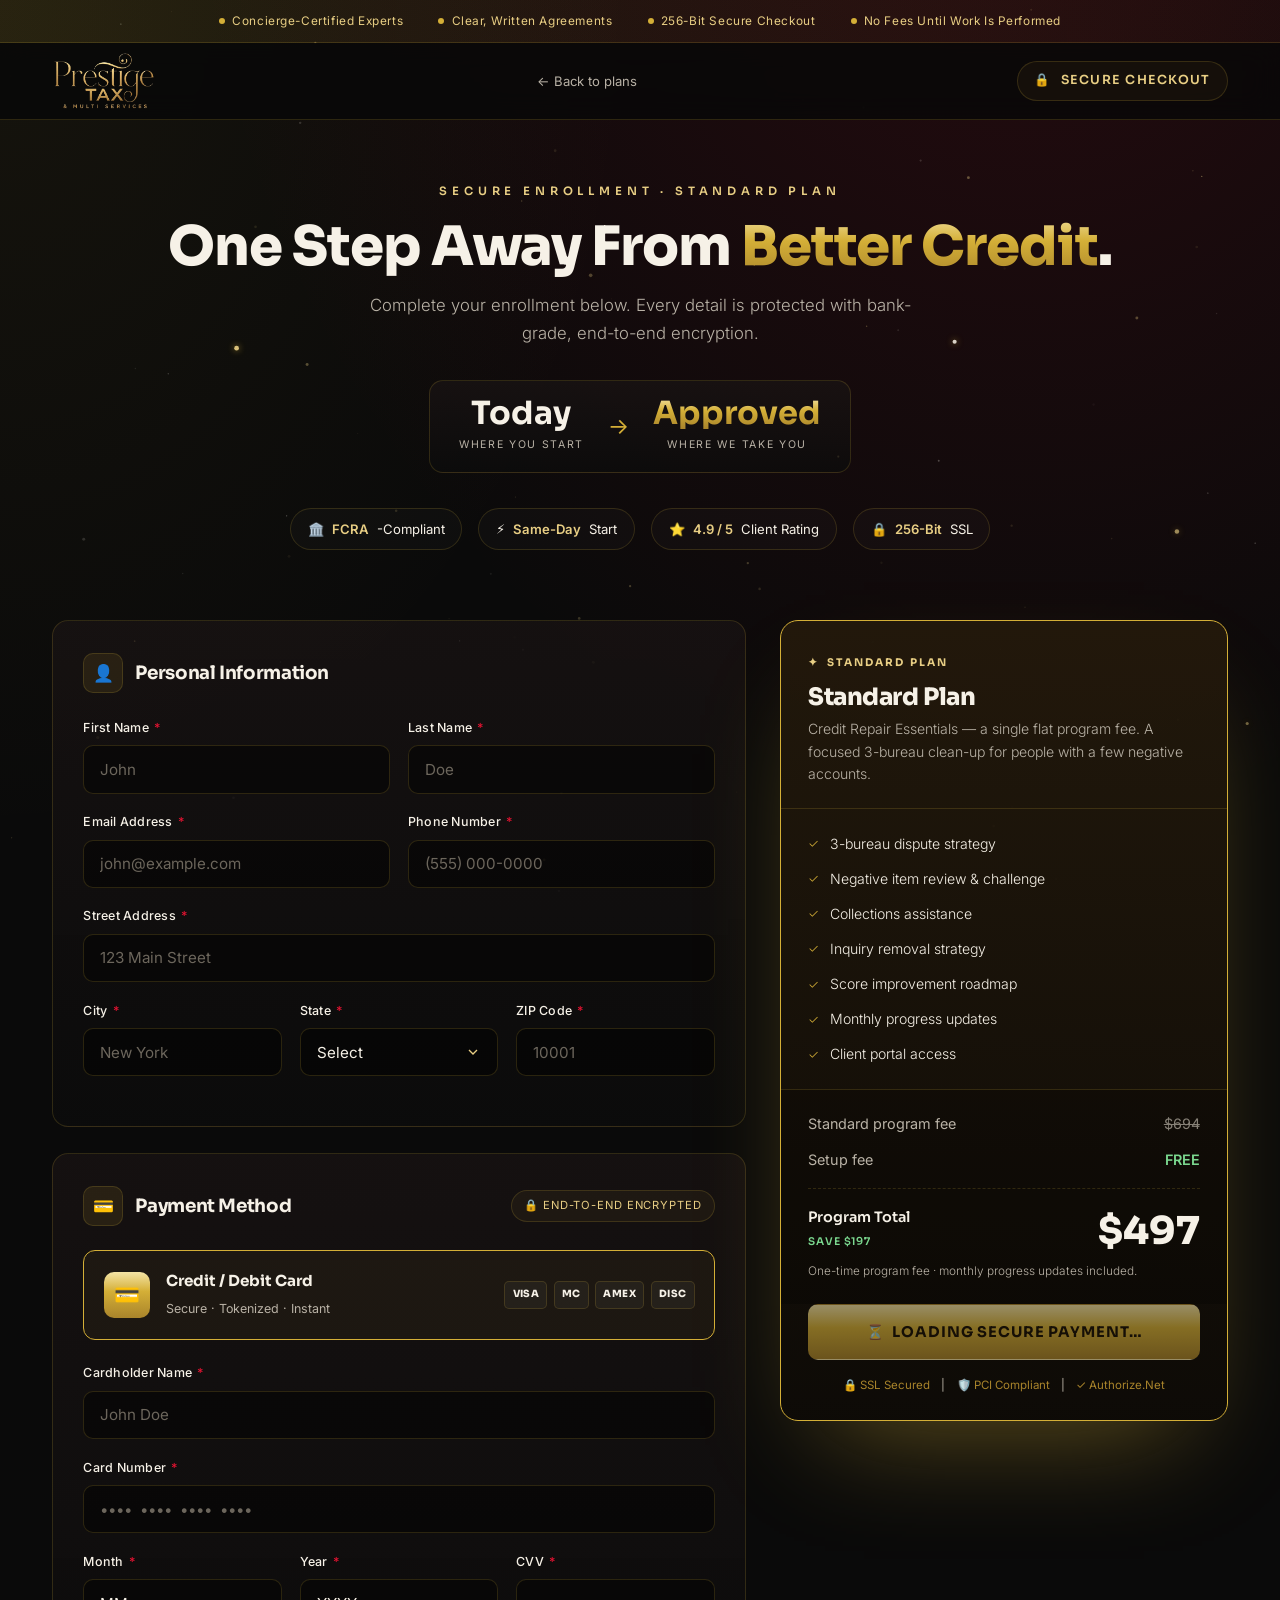
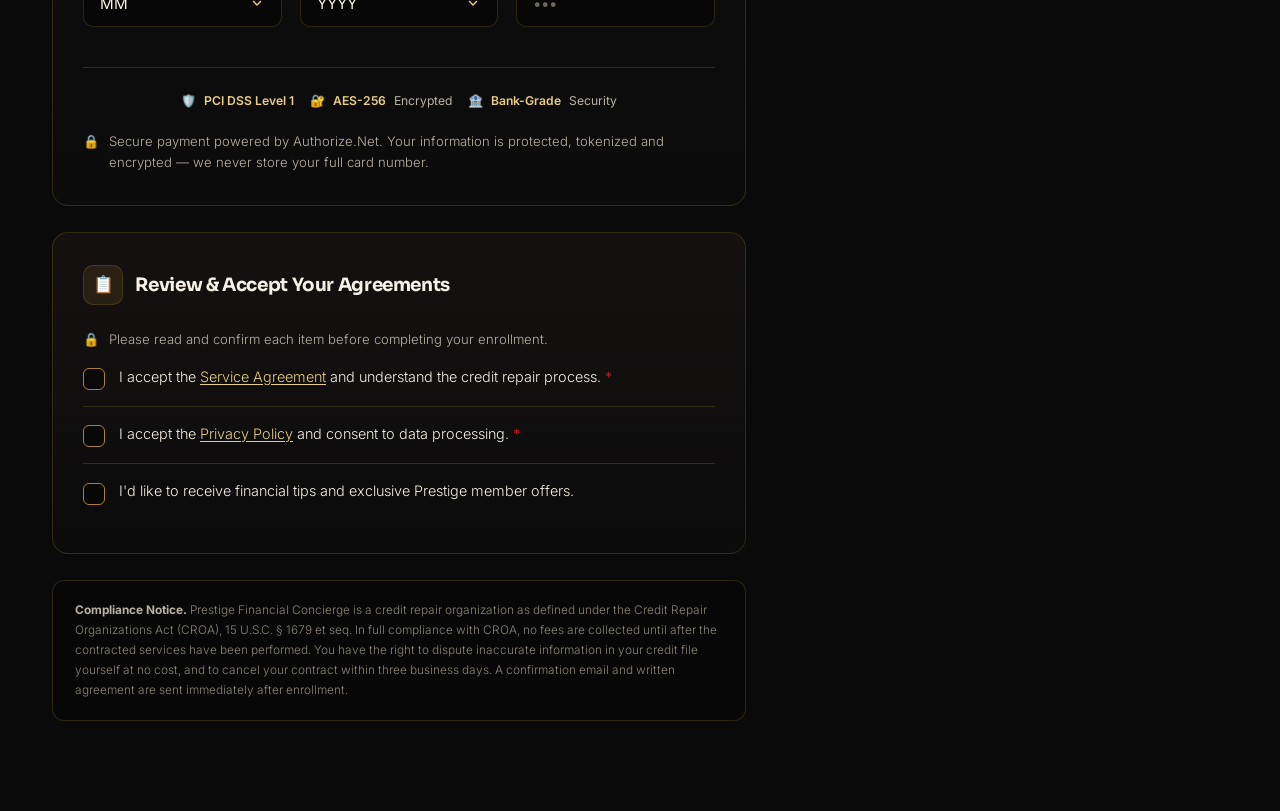
==== public/checkout.html @ 35041bbf "Initial commit: Prestige Financial Concierge (Laravel) + cPanel deploy config Co-Authored-By: Claude" ====
<!DOCTYPE html>
<html lang="en">
<head>
<meta charset="UTF-8" />
<meta name="viewport" content="width=device-width, initial-scale=1.0" />
<title>Secure Checkout — Prestige Financial Concierge</title>
<meta name="description" content="Secure, bank-grade enrollment for Prestige Financial Concierge credit repair programs. 256-bit SSL encrypted checkout." />
<meta name="robots" content="noindex" />
<link rel="preconnect" href="https://fonts.googleapis.com" />
<link rel="preconnect" href="https://fonts.gstatic.com" crossorigin />
<link href="https://fonts.googleapis.com/css2?family=Sora:wght@400;500;600;700;800&family=Inter:wght@300;400;500;600&family=Cormorant+Garamond:ital,wght@1,500;1,600&display=swap" rel="stylesheet" />
<link rel="stylesheet" href="assets/styles.css" />
<link rel="stylesheet" href="assets/checkout.css" />
<!-- Authorize.Net Accept.js — preloaded up-front (production) so window.Accept is
     ready long before the form is filled. No waiting, no race on submit. -->
<script src="https://js.authorize.net/v1/Accept.js" defer></script>
</head>
<body class="co-body">

<!-- ===== TRUST STRIP ===== -->
<div class="co-strip">
  <div class="wrap">
    <span>Concierge-Certified Experts</span>
    <span>Clear, Written Agreements</span>
    <span>256-Bit Secure Checkout</span>
    <span>No Fees Until Work Is Performed</span>
  </div>
</div>

<!-- ===== HEADER ===== -->
<header class="co-head">
  <div class="wrap">
    <a href="/" class="brand"><img src="assets/logo.jpg" alt="Prestige Financial Concierge" /></a>
    <a href="/#pricing" class="co-back">&larr; Back to plans</a>
    <span class="co-lock">&#128274; <span class="lk-txt">Secure Checkout</span></span>
  </div>
</header>

<!-- ===== HERO ===== -->
<section class="co-hero">
  <div class="wrap">
    <span class="eyebrow" id="planEyebrow">Secure Enrollment</span>
    <h1>One Step Away From <span class="gold-text">Better Credit</span>.</h1>
    <p class="sub">Complete your enrollment below. Every detail is protected with bank-grade, end-to-end encryption.</p>

    <div class="co-journey">
      <div class="pt"><b>Today</b><span>Where you start</span></div>
      <div class="arrow">&rarr;</div>
      <div class="pt to"><b>Approved</b><span>Where we take you</span></div>
    </div>

    <div class="co-badges">
      <span class="bdg">&#127963;&#65039; <b>FCRA</b>-Compliant</span>
      <span class="bdg">&#9889; <b>Same-Day</b> Start</span>
      <span class="bdg">&#11088; <b>4.9 / 5</b> Client Rating</span>
      <span class="bdg">&#128274; <b>256-Bit</b> SSL</span>
    </div>
  </div>
</section>

<!-- ===== MAIN ===== -->
<section class="co-main">
  <div class="wrap">
    <form class="co-grid" id="coForm" novalidate>

      <!-- LEFT: form -->
      <div class="co-left">

        <!-- Personal info -->
        <div class="co-card">
          <div class="co-card-h">
            <span class="ic">&#128100;</span>
            <h3>Personal Information</h3>
          </div>
          <div class="co-row">
            <div class="co-field"><label>First Name <span class="req">*</span></label><input type="text" name="first" placeholder="John" required /></div>
            <div class="co-field"><label>Last Name <span class="req">*</span></label><input type="text" name="last" placeholder="Doe" required /></div>
          </div>
          <div class="co-row">
            <div class="co-field"><label>Email Address <span class="req">*</span></label><input type="email" name="email" placeholder="john@example.com" required /></div>
            <div class="co-field"><label>Phone Number <span class="req">*</span></label><input type="tel" name="phone" placeholder="(555) 000-0000" required /></div>
          </div>
          <div class="co-field"><label>Street Address <span class="req">*</span></label><input type="text" name="address" placeholder="123 Main Street" required /></div>
          <div class="co-row-3">
            <div class="co-field"><label>City <span class="req">*</span></label><input type="text" name="city" placeholder="New York" required /></div>
            <div class="co-field"><label>State <span class="req">*</span></label>
              <select name="state" required>
                <option value="">Select</option>
                <option>AL</option><option>AK</option><option>AZ</option><option>AR</option><option>CA</option><option>CO</option><option>CT</option><option>DE</option><option>FL</option><option>GA</option><option>HI</option><option>ID</option><option>IL</option><option>IN</option><option>IA</option><option>KS</option><option>KY</option><option>LA</option><option>ME</option><option>MD</option><option>MA</option><option>MI</option><option>MN</option><option>MS</option><option>MO</option><option>MT</option><option>NE</option><option>NV</option><option>NH</option><option>NJ</option><option>NM</option><option>NY</option><option>NC</option><option>ND</option><option>OH</option><option>OK</option><option>OR</option><option>PA</option><option>RI</option><option>SC</option><option>SD</option><option>TN</option><option>TX</option><option>UT</option><option>VT</option><option>VA</option><option>WA</option><option>WV</option><option>WI</option><option>WY</option>
              </select>
            </div>
            <div class="co-field"><label>ZIP Code <span class="req">*</span></label><input type="text" name="zip" placeholder="10001" inputmode="numeric" required /></div>
          </div>
        </div>

        <!-- Payment -->
        <div class="co-card">
          <div class="co-card-h">
            <span class="ic">&#128179;</span>
            <h3>Payment Method</h3>
            <span class="tag">&#128274; End-to-End Encrypted</span>
          </div>

          <div class="pay-method">
            <span class="pm-ic">&#128179;</span>
            <div>
              <b>Credit / Debit Card</b>
              <span>Secure &middot; Tokenized &middot; Instant</span>
            </div>
            <div class="cards"><i>VISA</i><i>MC</i><i>AMEX</i><i>DISC</i></div>
          </div>

          <div class="co-field"><label>Cardholder Name <span class="req">*</span></label><input type="text" name="cardname" placeholder="John Doe" required /></div>
          <div class="co-field"><label>Card Number <span class="req">*</span></label><input type="text" name="cardnumber" id="cardNumber" placeholder="&bull;&bull;&bull;&bull;  &bull;&bull;&bull;&bull;  &bull;&bull;&bull;&bull;  &bull;&bull;&bull;&bull;" inputmode="numeric" autocomplete="cc-number" required /></div>
          <div class="co-row-3">
            <div class="co-field"><label>Month <span class="req">*</span></label>
              <select name="exp_month" required><option value="">MM</option><option>01</option><option>02</option><option>03</option><option>04</option><option>05</option><option>06</option><option>07</option><option>08</option><option>09</option><option>10</option><option>11</option><option>12</option></select>
            </div>
            <div class="co-field"><label>Year <span class="req">*</span></label>
              <select name="exp_year" id="expYear" required><option value="">YYYY</option></select>
            </div>
            <div class="co-field"><label>CVV <span class="req">*</span></label><input type="text" name="cvv" placeholder="&bull;&bull;&bull;" inputmode="numeric" maxlength="4" required /></div>
          </div>

          <div class="co-secrow">
            <span class="sb">&#128737;&#65039; <b>PCI DSS Level 1</b></span>
            <span class="sb">&#128272; <b>AES-256</b> Encrypted</span>
            <span class="sb">&#127974; <b>Bank-Grade</b> Security</span>
          </div>
          <p class="co-secnote">Secure payment powered by Authorize.Net. Your information is protected, tokenized and encrypted &mdash; we never store your full card number.</p>
        </div>

        <!-- Agreements -->
        <div class="co-card">
          <div class="co-card-h">
            <span class="ic">&#128203;</span>
            <h3>Review &amp; Accept Your Agreements</h3>
          </div>
          <p class="co-secnote" style="margin-top:0">Please read and confirm each item before completing your enrollment.</p>

          <label class="co-agree">
            <input type="checkbox" name="agree_terms" required />
            <span class="box"></span>
            <span class="txt">I accept the <a href="/service-agreement" target="_blank">Service Agreement</a> and understand the credit repair process. <span class="req">*</span></span>
          </label>
          <label class="co-agree">
            <input type="checkbox" name="agree_privacy" required />
            <span class="box"></span>
            <span class="txt">I accept the <a href="/privacy" target="_blank">Privacy Policy</a> and consent to data processing. <span class="req">*</span></span>
          </label>
          <label class="co-agree">
            <input type="checkbox" name="agree_marketing" />
            <span class="box"></span>
            <span class="txt">I'd like to receive financial tips and exclusive Prestige member offers.</span>
          </label>
        </div>

        <p class="co-legal" id="legalText"></p>
      </div>

      <!-- RIGHT: summary -->
      <aside class="co-summary">
        <div class="sum-card">
          <div class="sum-top">
            <span class="sum-plan-tag" id="sumTag">Plan</span>
            <h2 id="sumName">Plan</h2>
            <p id="sumDesc">Plan description.</p>
          </div>
          <ul class="sum-feat" id="sumFeat"></ul>
          <div class="sum-price">
            <div class="sum-line"><span id="sumPlanLabel">Program fee</span><span class="strike" id="sumWas">$0</span></div>
            <div class="sum-line"><span>Setup fee</span><span class="free">FREE</span></div>
            <div class="sum-total">
              <span class="lbl">Program Total<span class="save" id="sumSave">Save $0</span></span>
              <span class="amt" id="sumPrice">$0</span>
            </div>
            <p class="sum-fineprint" id="sumFine">One-time program fee.</p>
          </div>
          <div class="sum-cta">
            <div class="pay-error" id="payError" role="alert"></div>
            <button type="submit" class="btn btn-gold" id="payBtn">&#128274;&nbsp; Complete Secure Checkout</button>
            <div class="sum-trust">
              <i>&#128274; SSL Secured</i> | <i>&#128737;&#65039; PCI Compliant</i> | <i>&#10003; Authorize.Net</i>
            </div>
          </div>
        </div>
      </aside>

    </form>
  </div>
</section>

<!-- ===== SUCCESS ===== -->
<div class="co-success" id="coSuccess">
  <div class="box">
    <div class="seal">&#10003;</div>
    <h2>Welcome to <span class="gold-text">Prestige</span></h2>
    <p id="successMsg">Your enrollment is confirmed. A welcome email with your agreement and portal access is on its way.</p>
    <a href="/" class="btn btn-gold">Return Home</a>
  </div>
</div>

<script>
/* ---------- Plan data (mirrors the site's pricing section) ---------- */
var PLANS = {
  standard: {
    tag: 'Standard Plan',
    name: 'Standard Plan',
    desc: 'Credit Repair Essentials — a single flat program fee. A focused 3-bureau clean-up for people with a few negative accounts.',
    inherit: null,
    features: [
      '3-bureau dispute strategy',
      'Negative item review & challenge',
      'Collections assistance',
      'Inquiry removal strategy',
      'Score improvement roadmap',
      'Monthly progress updates',
      'Client portal access'
    ],
    price: 497,
    was: 694,
    label: 'Standard program fee',
    fine: 'One-time program fee · monthly progress updates included.'
  },
  fasttrack: {
    tag: 'Fast Track Plan',
    name: 'Fast Track Plan',
    desc: 'For clients who want faster results and funding preparation. Everything in Standard, accelerated.',
    inherit: 'Everything in Standard, plus:',
    features: [
      'Priority dispute processing',
      'Accelerated dispute cycles',
      'Late payment challenges',
      'Charge-off strategy',
      'Debt validation letters',
      'Credit utilization optimization',
      'Funding readiness review'
    ],
    price: 797,
    was: 994,
    label: 'Fast Track program fee',
    fine: 'One-time program fee · priority processing included.'
  },
  vip: {
    tag: 'VIP Credit Rebuild',
    name: 'VIP Credit Rebuild',
    desc: 'For serious clients preparing for a home, vehicle, or business funding. Fully done-for-you, white-glove case management.',
    inherit: 'Everything in Fast Track, plus:',
    features: [
      'Dedicated account specialist',
      'Done-for-you case management',
      'Unlimited support during program',
      'Funding strategy consultation',
      'Tradeline & utilization review',
      'Mortgage & business funding prep',
      'Priority communication'
    ],
    price: 997,
    was: 1194,
    label: 'VIP program fee',
    fine: 'One-time program fee · dedicated specialist included.'
  }
};

function getParam(n){ return new URLSearchParams(window.location.search).get(n); }
function money(n){ return '$' + n.toLocaleString('en-US'); }

var key = (getParam('plan') || 'standard').toLowerCase();
if(!PLANS[key]) key = 'standard';
var P = PLANS[key];

document.getElementById('sumTag').textContent = P.tag;
document.getElementById('sumName').textContent = P.name;
document.getElementById('sumDesc').textContent = P.desc;
document.getElementById('planEyebrow').textContent = 'Secure Enrollment · ' + P.tag;
document.getElementById('sumWas').textContent = money(P.was);
document.getElementById('sumPrice').textContent = money(P.price);
document.getElementById('sumSave').textContent = 'Save ' + money(P.was - P.price);
document.getElementById('sumPlanLabel').textContent = P.label;
document.getElementById('sumFine').textContent = P.fine;
document.title = 'Secure Checkout · ' + P.name + ' — Prestige Financial Concierge';

var featHtml = '';
if(P.inherit){ featHtml += '<li class="inherit">' + P.inherit + '</li>'; }
P.features.forEach(function(f){
  featHtml += '<li><span class="ck">&#10003;</span>' + f + '</li>';
});
document.getElementById('sumFeat').innerHTML = featHtml;

document.getElementById('legalText').innerHTML =
  '<b>Compliance Notice.</b> Prestige Financial Concierge is a credit repair organization as defined under the Credit Repair Organizations Act (CROA), 15 U.S.C. § 1679 et seq. In full compliance with CROA, no fees are collected until after the contracted services have been performed. You have the right to dispute inaccurate information in your credit file yourself at no cost, and to cancel your contract within three business days. A confirmation email and written agreement are sent immediately after enrollment.';

/* expiry years */
var yearSel = document.getElementById('expYear');
var baseYear = 2026;
for(var y = baseYear; y <= baseYear + 11; y++){
  var o = document.createElement('option'); o.textContent = y; yearSel.appendChild(o);
}

/* card number grouping */
var card = document.getElementById('cardNumber');
card.addEventListener('input', function(){
  var v = card.value.replace(/\D/g,'').slice(0,16);
  card.value = v.replace(/(.{4})/g,'$1 ').trim();
});

/* ---------- Authorize.Net Accept.js (card data is tokenized in-browser) ----------
   Accept.js is loaded up-front in <head>, so window.Accept is ready early. We
   only fetch the public keys here (needed to tokenize), and we keep the pay
   button DISABLED until both the keys and window.Accept exist — so a click can
   never happen before payment is ready. No "still initializing" for the user. */
var ANET = { apiLoginID:null, clientKey:null };

var payBtn   = document.getElementById('payBtn');
var payError = document.getElementById('payError');
function showPayError(msg){ payError.textContent = msg; payError.classList.add('show'); }
function clearPayError(){ payError.textContent = ''; payError.classList.remove('show'); }
function paymentReady(){ return !!(window.Accept && ANET.apiLoginID && ANET.clientKey); }
function refreshPayBtn(){
  if(paymentReady()){
    payBtn.disabled = false;
    payBtn.innerHTML = '&#128274;&nbsp; Complete Secure Checkout';
  } else {
    payBtn.disabled = true;
    payBtn.innerHTML = '&#9203;&nbsp; Loading secure payment&hellip;';
  }
}
function setProcessing(on){
  if(on){ payBtn.disabled = true; payBtn.innerHTML = '&#9203;&nbsp; Processing&hellip;'; }
  else { refreshPayBtn(); }
}
refreshPayBtn();

/* Fetch the public keys needed for tokenization, then re-evaluate readiness. */
fetch('/api/checkout/config').then(function(r){return r.json();}).then(function(c){
  ANET.apiLoginID = c.apiLoginID; ANET.clientKey = c.clientKey;
  refreshPayBtn();
}).catch(function(){});

/* Deferred Accept.js may finish after this script runs — poll briefly until
   window.Accept exists, then enable the button. */
var acceptWait = setInterval(function(){
  if(window.Accept){ clearInterval(acceptWait); refreshPayBtn(); }
}, 200);

document.getElementById('coForm').addEventListener('submit', function(e){
  e.preventDefault();
  clearPayError();
  if(!this.checkValidity()){ this.reportValidity(); return; }
  var f = this;
  function val(n){ var el = f.querySelector('[name="'+n+'"]'); return el ? el.value : ''; }
  function chk(n){ var el = f.querySelector('[name="'+n+'"]'); return el ? el.checked : false; }

  if(!paymentReady()){
    showPayError('Secure payment is still loading — one moment...');
    refreshPayBtn();
    return;
  }

  setProcessing(true);

  // 1) Tokenize the card with Accept.js — the raw card number/CVV never leave the browser.
  var secureData = {
    authData: { clientKey: ANET.clientKey, apiLoginID: ANET.apiLoginID },
    cardData: {
      cardNumber: val('cardnumber').replace(/\D/g,''),
      month:      val('exp_month'),
      year:       (val('exp_year') || '').slice(-2),
      cardCode:   val('cvv'),
      zip:        val('zip'),
      fullName:   val('cardname')
    }
  };

  Accept.dispatchData(secureData, function(resp){
    if(resp.messages.resultCode === 'Error'){
      var m = (resp.messages.message && resp.messages.message[0]) ? resp.messages.message[0].text : 'Please check your card details and try again.';
      setProcessing(false);
      showPayError(m);
      return;
    }

    // 2) Send only the opaque token + billing details to our server to complete the charge.
    fetch('/api/checkout/pay', {
      method: 'POST',
      headers: { 'Content-Type': 'application/json', 'Accept': 'application/json' },
      body: JSON.stringify({
        opaqueDataDescriptor: resp.opaqueData.dataDescriptor,
        opaqueDataValue:      resp.opaqueData.dataValue,
        plan:    key,
        first:   val('first'),   last:  val('last'),  email: val('email'), phone: val('phone'),
        address: val('address'), city:  val('city'),  state: val('state'), zip:   val('zip'),
        agree_terms: chk('agree_terms'), agree_privacy: chk('agree_privacy'), agree_marketing: chk('agree_marketing')
      })
    })
    .then(function(r){ return r.json().then(function(j){ return j; }).catch(function(){ return {ok:false}; }); })
    .then(function(res){
      if(res && res.ok){
        document.getElementById('successMsg').innerHTML =
          'Your enrollment in the <b>' + P.name + '</b> is confirmed and your payment was <b>approved</b>. A welcome email with your written agreement and secure portal access is on its way.';
        document.getElementById('coSuccess').classList.add('show');
        window.scrollTo({top:0, behavior:'smooth'});
      } else {
        setProcessing(false);
        showPayError((res && res.error) ? res.error : 'Your payment could not be processed. Please try again.');
      }
    })
    .catch(function(){ setProcessing(false); showPayError('A network error occurred. Please try again.'); });
  });
});
</script>
<script src="assets/galaxy.js"></script>
<script src="assets/cursor.js"></script>

</body>
</html>
---- public/assets/styles.css ----
:root{
    --black:#0A0A0A;
    --ink:#111111;
    --panel:#141414;
    --panel-2:#1A1414;
    --red:#C8102E;
    --red-deep:#8E0B20;
    --red-glow:#E11331;
    --gold:#D4AF37;
    --gold-soft:#E8CE84;
    --gold-deep:#A9842B;
    --cream:#F6F1E7;
    --muted:#B9B2A6;
    --line:rgba(212,175,55,.18);
    --maxw:1370px;
    --gold-grad:linear-gradient(180deg,#F4E4A6 0%,#D4AF37 42%,#A9842B 100%);
  }
  *{box-sizing:border-box;margin:0;padding:0}
  html{scroll-behavior:smooth;overflow-x:clip}
  body{
    background:var(--black);
    color:var(--cream);
    font-family:'Inter',system-ui,sans-serif;
    line-height:1.7;
    overflow-x:hidden;
    width:100%;max-width:100%;
    -webkit-font-smoothing:antialiased;
  }
  h1,h2,h3,h4,.display{font-family:'Sora',sans-serif;font-weight:800;letter-spacing:-.02em;line-height:1.05}
  a{color:inherit;text-decoration:none}
  img{display:block;max-width:100%}
  .wrap{max-width:var(--maxw);margin:0 auto;padding:0 48px}
  .gold-text{
    background:var(--gold-grad);
    -webkit-background-clip:text;background-clip:text;
    -webkit-text-fill-color:transparent;color:transparent;
  }
  .eyebrow{
    font-family:'Sora',sans-serif;font-weight:600;
    letter-spacing:.42em;text-transform:uppercase;
    font-size:.72rem;color:var(--gold-soft);
  }
  .btn{
    display:inline-flex;align-items:center;gap:.6rem;
    font-family:'Sora',sans-serif;font-weight:700;font-size:.86rem;
    letter-spacing:.06em;text-transform:uppercase;
    padding:1.05rem 2.1rem;border-radius:2px;cursor:pointer;
    transition:.35s cubic-bezier(.2,.7,.2,1);border:1px solid transparent;
  }
  .btn-gold{background:var(--gold-grad);color:#1a1206;box-shadow:0 10px 40px -12px rgba(212,175,55,.6)}
  .btn-gold:hover{transform:translateY(-3px);box-shadow:0 18px 50px -12px rgba(212,175,55,.8)}
  .btn-ghost{border:1px solid var(--gold);color:var(--gold-soft);background:transparent}
  .btn-ghost:hover{background:var(--gold);color:#1a1206}

  /* ===== NAV ===== */
  header.nav{
    position:fixed;top:0;left:0;right:0;z-index:100;
    transition:.4s ease;border-bottom:1px solid transparent;
    padding-top:16px;
  }
  header.nav.scrolled{
    background:rgba(8,8,8,.82);backdrop-filter:blur(14px);
    border-bottom:1px solid var(--line);
  }
  .nav-inner{display:flex;align-items:center;justify-content:space-between;height:84px}
  .brand{display:flex;align-items:center;gap:.8rem}
  .brand img{height:68px;width:auto;display:block;mix-blend-mode:lighten}
  .brand .mark{
    width:42px;height:42px;border-radius:50%;
    display:grid;place-items:center;flex:none;
    background:radial-gradient(circle at 30% 25%,#1f1a10,#0c0a06);
    border:1px solid var(--gold);
    font-family:'Sora',sans-serif;font-weight:800;color:var(--gold-soft);font-size:1.15rem;
  }
  .brand b{font-family:'Sora',sans-serif;font-weight:700;font-size:1.02rem;letter-spacing:.02em;display:block;line-height:1.05}
  .brand small{font-size:.6rem;letter-spacing:.34em;text-transform:uppercase;color:var(--gold-soft)}
  nav ul{display:flex;gap:2.5rem;list-style:none}
  nav a{font-size:1rem;font-weight:500;color:var(--cream);letter-spacing:.03em;position:relative;opacity:.85;transition:.3s}
  nav a::after{content:'';position:absolute;left:0;bottom:-7px;width:0;height:1px;background:var(--gold);transition:.3s}
  nav a:hover{opacity:1;color:var(--gold-soft)}
  nav a:hover::after{width:100%}
  .nav-cta{display:flex;align-items:center;gap:1rem}
  .menu-btn{display:none;background:none;border:1px solid var(--line);color:var(--gold-soft);padding:.55rem .7rem;border-radius:3px;cursor:pointer;font-size:1rem}

  /* ===== HERO ===== */
  .hero{position:relative;min-height:100vh;display:flex;align-items:center;padding:104px 0 40px;overflow:hidden}
  .hero-bg{position:absolute;inset:0;z-index:0}
  .hero-bg::before{
    content:'';position:absolute;inset:0;
    background:
      radial-gradient(120% 90% at 78% 30%, rgba(200,16,46,.34), transparent 55%),
      radial-gradient(80% 70% at 12% 90%, rgba(212,175,55,.10), transparent 60%),
      linear-gradient(180deg,#0a0a0a 0%, #120607 55%, #0a0a0a 100%);
  }
  .hero-grid{position:absolute;inset:0;opacity:.4;
    background-image:linear-gradient(var(--line) 1px,transparent 1px),linear-gradient(90deg,var(--line) 1px,transparent 1px);
    background-size:64px 64px;-webkit-mask-image:radial-gradient(70% 70% at 60% 40%,#000,transparent);mask-image:radial-gradient(70% 70% at 60% 40%,#000,transparent)}
  .hero-inner{position:relative;z-index:2;display:grid;grid-template-columns:1.05fr .95fr;gap:48px;align-items:center;width:100%}
  .hero-copy{max-width:620px}
  .hero h1{font-size:clamp(2.3rem,4.6vw,4rem);margin:1rem 0 1rem}
  .hero h1 .line2{display:block}
  .hero p.lede{font-size:1.05rem;color:var(--muted);max-width:520px;font-weight:300}
  .hero .tagline{
    font-family:'Cormorant Garamond',serif;font-style:italic;font-weight:600;
    font-size:1.25rem;color:var(--gold-soft);margin:1.1rem 0 1.6rem;
  }
  .hero-actions{display:flex;gap:1rem;flex-wrap:wrap}
  .trust{display:flex;gap:2.2rem;margin-top:2rem;flex-wrap:wrap}
  .trust .t b{font-family:'Sora',sans-serif;font-size:1.7rem;display:block;color:var(--gold-soft)}
  .trust .t span{font-size:.74rem;letter-spacing:.14em;text-transform:uppercase;color:var(--muted)}

  /* hero photo */
  .hero-photo{position:relative;justify-self:end}
  .hero-photo .frame{
    position:relative;width:min(520px,46vw);aspect-ratio:3/4;max-height:86vh;border-radius:6px;overflow:hidden;
    border:1px solid var(--gold);
    box-shadow:0 40px 90px -30px rgba(200,16,46,.55), 0 0 0 8px rgba(0,0,0,.4);
  }
  .hero-photo .frame img{width:100%;height:100%;object-fit:cover;object-position:top center}
  .hero-photo .badge{
    position:absolute;left:-34px;bottom:42px;z-index:3;
    background:rgba(10,8,6,.92);border:1px solid var(--gold);backdrop-filter:blur(8px);
    padding:1rem 1.3rem;border-radius:4px;max-width:230px;
    box-shadow:0 20px 50px -20px rgba(0,0,0,.8);
  }
  .hero-photo .badge b{font-family:'Sora',sans-serif;color:var(--gold-soft);font-size:.95rem;display:block}
  .hero-photo .badge span{font-size:.76rem;color:var(--muted)}
  .hero-photo .ring{position:absolute;inset:-18px;border:1px solid var(--line);border-radius:10px;z-index:-1}

  /* marquee */
  .marquee{border-top:1px solid var(--line);border-bottom:1px solid var(--line);background:#0c0805;overflow:hidden;padding:1.1rem 0}
  .marquee .track{display:flex;gap:3.5rem;white-space:nowrap;animation:scroll 30s linear infinite;width:max-content}
  .marquee span{font-family:'Sora',sans-serif;font-weight:600;letter-spacing:.2em;text-transform:uppercase;font-size:.82rem;color:var(--gold-soft);opacity:.7;display:inline-flex;align-items:center;gap:3.5rem}
  .marquee span::after{content:'\25C6';color:var(--red);font-size:.7rem}
  @keyframes scroll{to{transform:translateX(-50%)}}

  /* ===== SECTION SHELL ===== */
  section{position:relative}
  .sec{padding:120px 0}
  .sec-head{max-width:720px;margin-bottom:64px}
  .sec-head.center{margin-left:auto;margin-right:auto;text-align:center}
  .sec-head h2{font-size:clamp(2rem,4vw,3.2rem);margin:1rem 0 1.1rem}
  .sec-head p{color:var(--muted);font-size:1.06rem;font-weight:300}
  .sec-divider{display:flex;align-items:center;justify-content:center;gap:.9rem;margin:1.4rem 0 .2rem}
  .sec-divider::before,.sec-divider::after{content:'';height:1px;width:64px;background:linear-gradient(90deg,transparent,var(--gold))}
  .sec-divider::after{background:linear-gradient(90deg,var(--gold),transparent)}
  .sec-divider span{color:var(--gold);font-size:.7rem;transform:rotate(45deg)}

  /* ===== ABOUT ===== */
  .about{background:linear-gradient(180deg,#0a0a0a,#100707)}
  .about-grid{display:grid;grid-template-columns:.9fr 1.1fr;gap:64px;align-items:center}
  .about-photos{position:relative}
  .about-photos .main{border-radius:6px;overflow:hidden;border:1px solid var(--line);box-shadow:0 40px 80px -30px rgba(0,0,0,.7)}
  .about-photos .main img{width:100%;aspect-ratio:4/3;object-fit:cover;object-position:center 22%}
  .about-photos .float{
    position:absolute;right:-28px;bottom:-40px;width:200px;aspect-ratio:3/4;
    border-radius:6px;overflow:hidden;border:1px solid var(--gold);
    box-shadow:0 30px 60px -20px rgba(200,16,46,.5);
  }
  .about-photos .float img{width:100%;height:100%;object-fit:cover;object-position:top}
  .about-photos .stat{
    position:absolute;left:-26px;top:34px;background:var(--gold-grad);color:#1a1206;
    padding:1rem 1.2rem;border-radius:4px;box-shadow:0 20px 40px -16px rgba(212,175,55,.6);
  }
  .about-photos .stat b{font-family:'Sora',sans-serif;font-size:1.5rem;display:block;line-height:1}
  .about-photos .stat span{font-size:.68rem;letter-spacing:.12em;text-transform:uppercase;font-weight:600}
  .about-copy h2{font-size:clamp(2rem,3.6vw,2.9rem);margin:1rem 0 1.4rem}
  .about-copy p{color:var(--muted);margin-bottom:1.2rem;font-weight:300}
  .about-copy .pillars{display:grid;grid-template-columns:1fr 1fr;gap:1.4rem;margin-top:2rem}
  .pillar{border-left:2px solid var(--gold);padding-left:1rem}
  .pillar b{font-family:'Sora',sans-serif;display:block;color:var(--cream);font-size:1rem}
  .pillar span{font-size:.86rem;color:var(--muted)}

  /* ===== SERVICES ===== */
  .services{background:radial-gradient(120% 80% at 50% 0%,#160808,#0a0a0a 60%)}
  /* tabbed categories */
  .tabs{display:flex;justify-content:center;gap:.7rem;flex-wrap:wrap;margin-bottom:50px}
  .tab{
    display:inline-flex;align-items:center;gap:.6rem;cursor:pointer;
    font-family:'Sora',sans-serif;font-weight:600;font-size:.92rem;letter-spacing:.03em;
    padding:.9rem 1.9rem;border-radius:50px;border:1px solid var(--line);
    background:rgba(20,16,16,.6);color:var(--cream);transition:.35s cubic-bezier(.2,.7,.2,1);
  }
  .tab .ti{font-size:1.05rem;color:var(--gold-soft);transition:.35s}
  .tab small{font-size:.72rem;font-weight:700;opacity:.6}
  .tab:hover{border-color:var(--gold);color:var(--gold-soft);transform:translateY(-2px)}
  .tab.active{background:var(--gold-grad);color:#1a1206;border-color:var(--gold);box-shadow:0 14px 34px -12px rgba(212,175,55,.6)}
  .tab.active .ti{color:#1a1206}
  .tab.active small{opacity:.8}
  .tab-panel{display:none}
  .tab-panel.active{display:block;animation:fadeUp .5s cubic-bezier(.2,.7,.2,1)}
  @keyframes fadeUp{from{opacity:0;transform:translateY(22px)}to{opacity:1;transform:none}}
  .panel-grid{display:grid;grid-template-columns:repeat(auto-fit,minmax(290px,1fr));gap:22px}
  .svc2{
    position:relative;background:linear-gradient(160deg,#161313,#0d0b0b);
    border:1px solid var(--line);border-radius:14px;padding:2.2rem 2rem;overflow:hidden;
    transition:.45s cubic-bezier(.2,.7,.2,1);
  }
  .svc2::before{content:'';position:absolute;inset:0;background:radial-gradient(120% 90% at 0% 0%,rgba(200,16,46,.2),transparent 55%);opacity:0;transition:.45s}
  .svc2::after{content:'';position:absolute;left:0;top:0;height:3px;width:0;background:var(--gold-grad);transition:.45s cubic-bezier(.2,.7,.2,1)}
  .svc2:hover{transform:translateY(-9px);border-color:var(--gold);box-shadow:0 34px 66px -30px rgba(200,16,46,.6)}
  .svc2:hover::before{opacity:1}
  .svc2:hover::after{width:100%}
  .svc2>*{position:relative;z-index:1}
  .svc2 .ic{
    width:60px;height:60px;border-radius:14px;display:grid;place-items:center;margin-bottom:1.4rem;
    background:radial-gradient(circle at 30% 25%,#241d10,#0e0b06);border:1px solid var(--gold);
    color:var(--gold-soft);font-size:1.5rem;transition:.45s;box-shadow:inset 0 0 14px rgba(212,175,55,.12);
  }
  .svc2:hover .ic{background:var(--gold-grad);color:#1a1206;transform:scale(1.06) rotate(-4deg);box-shadow:0 12px 30px -8px rgba(212,175,55,.6)}
  .svc2 h3{font-size:1.2rem;margin-bottom:.55rem;font-weight:700;line-height:1.2}
  .svc2 p{font-size:.93rem;color:var(--muted);font-weight:300}

  /* ===== FOUNDER ===== */
  .founder{background:linear-gradient(180deg,#0a0a0a 0%,#150808 55%,#0a0a0a 100%);overflow:hidden}
  .founder-grid{display:grid;grid-template-columns:.95fr 1.05fr;gap:70px;align-items:center}
  .founder-photo{position:relative;justify-self:center}
  .founder-photo .frame{
    position:relative;width:min(440px,90%);aspect-ratio:4/5;border-radius:10px;overflow:hidden;
    border:1px solid var(--gold);box-shadow:0 50px 100px -40px rgba(200,16,46,.6),0 0 0 10px rgba(0,0,0,.35);
  }
  .founder-photo .frame img{width:100%;height:100%;object-fit:cover;object-position:center}
  .founder-photo .ring{position:absolute;inset:-20px;border:1px solid var(--line);border-radius:16px;z-index:-1}
  .founder-photo .glow{position:absolute;inset:-40px;background:radial-gradient(circle,rgba(200,16,46,.35),transparent 70%);z-index:-2;filter:blur(10px)}
  .founder-photo .seal{
    position:absolute;right:-26px;bottom:34px;width:108px;height:108px;border-radius:50%;
    background:var(--gold-grad);color:#1a1206;display:grid;place-items:center;text-align:center;
    box-shadow:0 24px 50px -16px rgba(212,175,55,.7);border:3px solid #0a0a0a;
  }
  .founder-photo .seal b{font-family:'Sora',sans-serif;font-size:1.5rem;line-height:.9;display:block}
  .founder-photo .seal span{font-size:.56rem;letter-spacing:.16em;text-transform:uppercase;font-weight:700}
  .founder-copy h2{font-size:clamp(2rem,3.6vw,2.9rem);margin:1rem 0 .6rem}
  .founder-copy .role{font-family:'Cormorant Garamond',serif;font-style:italic;font-size:1.3rem;color:var(--gold-soft);margin-bottom:1.4rem}
  .founder-copy p{color:var(--muted);font-weight:300;margin-bottom:1.2rem}
  .founder-copy .signature{font-family:'Cormorant Garamond',serif;font-style:italic;font-size:2rem;color:var(--gold-soft);margin-top:.6rem}
  .founder-stats{display:flex;gap:2.4rem;margin:1.8rem 0 2rem;flex-wrap:wrap}
  .founder-stats .fs b{font-family:'Sora',sans-serif;font-size:1.9rem;color:var(--gold-soft);display:block;line-height:1}
  .founder-stats .fs span{font-size:.72rem;letter-spacing:.14em;text-transform:uppercase;color:var(--muted)}

  /* ===== DIFFERENCE / COMPARISON ===== */
  .strip{position:relative;padding:120px 0;overflow:hidden;
    background:radial-gradient(120% 90% at 50% 0%,#1a0809,#0a0a0a 60%)}
  .strip::after{content:'';position:absolute;top:-10%;left:50%;transform:translateX(-50%);width:80%;height:380px;
    background:radial-gradient(closest-side,rgba(200,16,46,.28),transparent);filter:blur(20px);pointer-events:none}
  .strip .wrap{position:relative;z-index:2}
  .strip .sec-head{margin-left:auto;margin-right:auto;text-align:center;max-width:760px}
  .strip .sec-head h2{font-size:clamp(2rem,4vw,3rem);color:#fff;margin:1rem 0 1.1rem}
  .strip .sec-head p{color:var(--muted);font-weight:300;font-size:1.06rem}
  .compare{display:grid;grid-template-columns:1fr auto 1fr;gap:0;align-items:stretch;margin-top:60px}
  .cmp{border-radius:18px;padding:2.6rem 2.4rem;position:relative}
  .cmp-old{background:linear-gradient(180deg,#121010,#0d0b0b);border:1px solid var(--line);opacity:.92}
  .cmp-new{background:linear-gradient(180deg,#1c1206,#120c05);border:1px solid var(--gold);
    box-shadow:0 50px 100px -44px rgba(212,175,55,.45),inset 0 0 50px rgba(212,175,55,.05);z-index:3}
  .cmp-head{display:flex;align-items:center;justify-content:space-between;gap:1rem;margin-bottom:1.8rem;padding-bottom:1.5rem;border-bottom:1px solid var(--line)}
  .cmp-head h3{font-size:1.35rem;font-weight:800}
  .cmp-old .cmp-head h3{color:var(--muted)}
  .cmp-tag{font-family:'Sora',sans-serif;font-weight:700;font-size:.64rem;letter-spacing:.18em;text-transform:uppercase;
    padding:.4rem .8rem;border-radius:40px;white-space:nowrap}
  .cmp-old .cmp-tag{border:1px solid var(--line);color:var(--muted)}
  .cmp-new .cmp-tag{background:var(--gold-grad);color:#1a1206;box-shadow:0 8px 22px -8px rgba(212,175,55,.7)}
  .cmp ul{list-style:none;display:grid;gap:1.05rem}
  .cmp li{display:flex;gap:.9rem;align-items:flex-start;font-size:.98rem;line-height:1.5}
  .cmp li .mk{flex:none;width:24px;height:24px;border-radius:50%;display:grid;place-items:center;font-size:.8rem;margin-top:.1rem;font-weight:700}
  .cmp-old li{color:var(--muted)}
  .cmp-old li .mk{border:1px solid rgba(200,16,46,.5);color:#e0556a;background:rgba(200,16,46,.08)}
  .cmp-new li{color:var(--cream)}
  .cmp-new li .mk{background:var(--gold-grad);color:#1a1206}
  .cmp-new .cmp-cta{margin-top:2rem;display:flex;flex-direction:column;gap:.9rem}
  .cmp-new .cmp-cta .seats{font-size:.82rem;color:var(--muted);text-align:center}
  .cmp-new .cmp-cta .seats b{color:var(--gold-soft);font-family:'Sora',sans-serif}
  .vs{display:grid;place-items:center;align-self:center;width:68px;height:68px;border-radius:50%;
    margin:0 -22px;z-index:4;position:relative;
    background:radial-gradient(circle at 30% 25%,#241d10,#0c0a06);border:1px solid var(--gold);
    font-family:'Sora',sans-serif;font-weight:800;font-size:1rem;color:var(--gold-soft);
    box-shadow:0 18px 40px -16px rgba(0,0,0,.8)}
  @media(max-width:860px){
    .compare{grid-template-columns:1fr;gap:24px}
    .vs{margin:-12px auto;transform:none}
    .cmp{padding:2rem 1.6rem}
  }

  /* ===== PROCESS ===== */
  .process{background:#0a0a0a}
  .steps{display:grid;grid-template-columns:repeat(4,1fr);gap:20px;margin-top:20px}
  .step{position:relative;padding:2rem 1.6rem;border:1px solid var(--line);border-radius:8px;background:linear-gradient(180deg,#121010,#0c0a0a)}
  .step .no{font-family:'Sora',sans-serif;font-weight:800;font-size:2.4rem;line-height:1;margin-bottom:1rem}
  .step h3{font-size:1.12rem;margin-bottom:.5rem}
  .step p{font-size:.9rem;color:var(--muted);font-weight:300}

  /* ===== WHY / VALUES ===== */
  .why{position:relative;overflow:hidden;background:linear-gradient(180deg,#100707,#0a0a0a)}
  .why .wrap{position:relative;z-index:2}
  /* animated gold light-beams flowing up & down */
  .why-beams{position:absolute;inset:0;z-index:1;pointer-events:none;
    -webkit-mask-image:linear-gradient(180deg,transparent,#000 14%,#000 86%,transparent);
    mask-image:linear-gradient(180deg,transparent,#000 14%,#000 86%,transparent)}
  .why-beam{position:absolute;top:0;bottom:0;width:1px;
    background:linear-gradient(180deg,transparent,rgba(212,175,55,.16),transparent)}
  .why-beam::after{content:'';position:absolute;left:-1px;right:-1px;height:34%;border-radius:50%;
    background:linear-gradient(180deg,transparent,var(--gold-soft) 45%,#fff6df 50%,var(--gold-soft) 55%,transparent);
    filter:blur(.6px);opacity:.85;animation:beamUp 5s cubic-bezier(.4,0,.6,1) infinite;animation-delay:var(--d,0s)}
  .why-beam.down::after{animation-name:beamDown}
  @keyframes beamUp{0%{transform:translateY(130%);opacity:0}10%{opacity:.9}90%{opacity:.9}100%{transform:translateY(-130%);opacity:0}}
  @keyframes beamDown{0%{transform:translateY(-130%);opacity:0}10%{opacity:.9}90%{opacity:.9}100%{transform:translateY(130%);opacity:0}}
  @media(prefers-reduced-motion:reduce){.why-beam::after{animation:none;opacity:.3}}

  .why-grid{display:grid;grid-template-columns:repeat(3,1fr);gap:22px}
  .value{position:relative;padding:2.2rem 2rem;border:1px solid var(--line);border-radius:12px;
    background:linear-gradient(160deg,rgba(20,17,17,.92),rgba(12,10,10,.92));backdrop-filter:blur(2px);
    overflow:hidden;transition:.4s cubic-bezier(.2,.7,.2,1)}
  .value::after{content:'';position:absolute;left:0;top:0;height:3px;width:0;background:var(--gold-grad);transition:.45s cubic-bezier(.2,.7,.2,1)}
  .value:hover{border-color:var(--gold);transform:translateY(-7px);box-shadow:0 30px 60px -30px rgba(200,16,46,.5)}
  .value:hover::after{width:100%}
  .value .ic{width:56px;height:56px;border-radius:14px;display:grid;place-items:center;margin-bottom:1.2rem;
    font-size:1.5rem;background:radial-gradient(circle at 30% 25%,#241d10,#0e0b06);border:1px solid var(--gold);
    box-shadow:inset 0 0 14px rgba(212,175,55,.12);transition:.4s}
  .value:hover .ic{transform:scale(1.06) rotate(-4deg);box-shadow:0 12px 30px -10px rgba(212,175,55,.5)}
  .value h3{font-size:1.16rem;margin-bottom:.5rem}
  .value p{color:var(--muted);font-size:.94rem;font-weight:300}

  /* ===== TESTIMONIALS (marquee) ===== */
  .quotes{background:#0a0a0a;overflow:hidden}
  .q-marquee{position:relative;margin-top:8px;
    -webkit-mask-image:linear-gradient(90deg,transparent,#000 7%,#000 93%,transparent);
    mask-image:linear-gradient(90deg,transparent,#000 7%,#000 93%,transparent)}
  .q-track{display:flex;gap:22px;width:max-content;animation:qscroll 26s linear infinite}
  .q-marquee:hover .q-track{animation-play-state:paused}
  @keyframes qscroll{from{transform:translateX(-50%)}to{transform:translateX(0)}}
  .quote{flex:0 0 380px;max-width:380px;padding:2rem 2.1rem;border:1px solid var(--line);border-radius:14px;
    background:linear-gradient(160deg,#151111,#0c0a0a);position:relative;transition:.35s}
  .quote:hover{border-color:var(--gold);transform:translateY(-5px);box-shadow:0 26px 54px -30px rgba(200,16,46,.5)}
  .quote .qtop{display:flex;align-items:center;justify-content:space-between;margin-bottom:.7rem}
  .stars{color:var(--gold);font-size:.9rem;letter-spacing:.12em}
  .quote .verified{display:inline-flex;align-items:center;gap:.35rem;font-size:.68rem;color:var(--gold-soft);font-family:'Sora',sans-serif;font-weight:600;letter-spacing:.04em}
  .quote p{font-style:italic;color:var(--cream);font-weight:300;margin:0 0 1.4rem;font-family:'Cormorant Garamond',serif;font-size:1.18rem;line-height:1.5}
  .quote .who{display:flex;align-items:center;gap:.8rem}
  .quote .av{width:46px;height:46px;border-radius:50%;background:var(--gold-grad);color:#1a1206;display:grid;place-items:center;font-family:'Sora',sans-serif;font-weight:700;flex:none}
  .quote .who b{font-family:'Sora',sans-serif;font-size:.94rem;display:block}
  .quote .who span.role{font-size:.78rem;color:var(--muted)}
  @media(max-width:640px){.quote{flex-basis:300px;max-width:300px}}

  /* ===== CTA / CONTACT (Talk To Us) ===== */
  .contact{position:relative;padding:120px 0;background:radial-gradient(100% 100% at 50% 0%,#190909,#0a0a0a);overflow:hidden}
  .contact::after{content:'';position:absolute;top:-80px;right:-80px;width:380px;height:380px;border-radius:50%;
    background:repeating-radial-gradient(circle at center,transparent 0,transparent 10px,rgba(212,175,55,.18) 11px,transparent 12px);
    -webkit-mask-image:linear-gradient(225deg,#000,transparent 60%);mask-image:linear-gradient(225deg,#000,transparent 60%);pointer-events:none}
  .talk-head{margin-bottom:48px}
  .talk-head h2{font-size:clamp(2.6rem,6vw,5rem);letter-spacing:-.01em;line-height:1}
  .contact-grid{display:grid;grid-template-columns:1fr 1.05fr;gap:64px;align-items:start;position:relative;z-index:2}
  .info-cols{display:grid;grid-template-columns:1fr 1fr;gap:24px;margin-bottom:28px}
  .info-block h4{font-family:'Sora',sans-serif;font-size:.82rem;letter-spacing:.18em;text-transform:uppercase;color:var(--gold-soft);margin-bottom:.9rem}
  .info-block p{color:var(--muted);font-weight:300;font-size:.98rem;line-height:1.7}
  .info-block a{color:var(--muted);transition:.3s}
  .info-block a:hover{color:var(--gold-soft)}
  .map-frame{border:1px solid var(--gold);border-radius:12px;overflow:hidden;box-shadow:0 30px 70px -34px rgba(0,0,0,.8);line-height:0}
  .map-frame iframe{width:100%;height:300px;border:0;filter:grayscale(.25) contrast(1.05)}
  /* underline form */
  .form{position:relative;z-index:2}
  .form .row{display:grid;grid-template-columns:1fr 1fr;gap:28px}
  .field{margin-bottom:1.9rem}
  .field label{font-family:'Sora',sans-serif;font-weight:700;font-size:.92rem;color:var(--cream);display:block;margin-bottom:.7rem}
  .field input,.field select,.field textarea{
    width:100%;background:transparent;border:0;border-bottom:1px solid var(--line);border-radius:0;
    padding:.55rem 0;color:var(--cream);font-family:'Inter',sans-serif;font-size:.98rem;transition:.35s;
  }
  .field select{color:var(--muted)}
  .field select option{background:#120d0d;color:var(--cream)}
  .field input::placeholder,.field textarea::placeholder{color:#6f675c}
  .field input:focus,.field select:focus,.field textarea:focus{outline:none;border-bottom-color:var(--gold);box-shadow:0 1px 0 0 var(--gold)}
  .field textarea{resize:vertical;min-height:70px}
  .form-agree{display:flex;align-items:center;gap:.7rem;color:var(--muted);font-size:.9rem;font-weight:300;margin:.4rem 0 1.6rem}
  .form-agree input{width:18px;height:18px;accent-color:var(--gold);flex:none}
  .form-agree a{color:var(--gold-soft)}
  .form button{justify-content:center;min-width:220px}
  .form .note{font-size:.78rem;color:var(--muted);margin-top:1rem}

  /* ===== FOOTER ===== */
  footer{background:#070606;border-top:1px solid var(--line);padding:72px 0 32px}
  .foot-grid{display:grid;grid-template-columns:1.6fr 1fr 1fr 1fr;gap:40px;margin-bottom:48px}
  .foot-brand img{width:150px;border-radius:6px;border:1px solid var(--line);margin-bottom:1.2rem}
  .foot-brand p{color:var(--muted);font-size:.92rem;font-weight:300;max-width:300px}
  .foot-col h4{font-family:'Sora',sans-serif;font-size:.82rem;letter-spacing:.16em;text-transform:uppercase;color:var(--gold-soft);margin-bottom:1.2rem}
  .foot-col ul{list-style:none;display:grid;gap:.7rem}
  .foot-col a{color:var(--muted);font-size:.9rem;transition:.3s}
  .foot-col a:hover{color:var(--gold-soft)}
  .foot-bottom{border-top:1px solid var(--line);padding-top:26px;display:flex;justify-content:space-between;align-items:center;flex-wrap:wrap;gap:1rem}
  .foot-bottom p{font-size:.82rem;color:var(--muted)}
  .socials{display:flex;gap:.7rem}
  .socials a{width:38px;height:38px;border-radius:50%;border:1px solid var(--line);display:grid;place-items:center;color:var(--gold-soft);transition:.3s;font-size:.9rem}
  .socials a svg{display:block}
  .socials a.ig{color:#E4405F}
  .socials a.fb{color:#1877F2}
  .socials a.li{color:#0A66C2}
  .socials a.em{color:var(--gold-soft)}
  .socials a.ig:hover{background:#E4405F;color:#fff;border-color:#E4405F}
  .socials a.fb:hover{background:#1877F2;color:#fff;border-color:#1877F2}
  .socials a.li:hover{background:#0A66C2;color:#fff;border-color:#0A66C2}
  .socials a.em:hover{background:var(--gold);color:#1a1206;border-color:var(--gold)}
  .socials a:hover{background:var(--gold);color:#1a1206;border-color:var(--gold)}

  /* reveal */
  .reveal{opacity:0;transform:translateY(30px);transition:.8s cubic-bezier(.2,.7,.2,1)}
  .reveal.in{opacity:1;transform:none}

  /* ===== RESPONSIVE ===== */
  @media(max-width:1024px){
    .hero-inner{grid-template-columns:1fr;gap:60px}
    .hero-photo{justify-self:center}
    .hero-photo .frame{width:min(380px,80vw)}
    .about-grid{grid-template-columns:1fr;gap:90px}
    .founder-grid{grid-template-columns:1fr;gap:64px;text-align:center}
    .founder-stats,.sec-head{justify-content:center}
    .svc-grid,.why-grid,.q-grid{grid-template-columns:1fr 1fr}
    .steps{grid-template-columns:1fr 1fr}
    .strip .wrap{grid-template-columns:1fr}
    .contact-grid{grid-template-columns:1fr;gap:48px}
  }
  @media(max-width:640px){
    .wrap{padding:0 20px}
    nav ul{display:none}
    .menu-btn{display:block}
    .sec{padding:80px 0}
    .svc-grid,.why-grid,.q-grid,.steps,.about-copy .pillars,.form .row,.founder-grid,.info-cols{grid-template-columns:1fr}
    .founder-stats{justify-content:center}
    .hero{padding:120px 0 60px}
    .trust{gap:1.4rem}
    .foot-grid{grid-template-columns:1fr 1fr}
    .about-photos .float{display:none}
  }
  /* short screens — keep entire hero in view */
  @media(min-width:1025px) and (max-height:820px){
    .hero{padding:96px 0 24px}
    .hero h1{font-size:clamp(2rem,3.6vw,3.1rem);margin:.7rem 0 .7rem}
    .hero .tagline{font-size:1.1rem;margin:.8rem 0 1.1rem}
    .hero p.lede{font-size:.98rem}
    .trust{margin-top:1.4rem;gap:1.8rem}
    .trust .t b{font-size:1.4rem}
    .hero-photo .frame{width:min(460px,42vw);max-height:80vh}
    .hero-photo .badge{bottom:24px}
  }

  /* mobile menu */
  .mobile-menu{position:fixed;inset:0;z-index:120;background:rgba(7,6,6,.97);backdrop-filter:blur(10px);display:none;flex-direction:column;align-items:center;justify-content:center;gap:1.6rem}
  .mobile-menu.open{display:flex}
  .mobile-menu a{font-family:'Sora',sans-serif;font-size:1.4rem;color:var(--cream)}
  .mobile-menu .close{position:absolute;top:28px;right:28px;font-size:1.6rem;color:var(--gold-soft);background:none;border:none;cursor:pointer}

  /* ===== PREMIUM POPUP ===== */
  .pop-overlay{position:fixed;inset:0;z-index:200;display:flex;align-items:center;justify-content:center;padding:24px;
    background:rgba(5,4,4,.74);backdrop-filter:blur(8px);opacity:0;visibility:hidden;transition:.45s ease}
  .pop-overlay.show{opacity:1;visibility:visible}
  .popup{position:relative;width:min(900px,100%);max-height:92vh;overflow:hidden;border-radius:18px;
    display:grid;grid-template-columns:.82fr 1.18fr;border:1px solid var(--gold);
    background:linear-gradient(165deg,#161010,#0b0808);
    box-shadow:0 60px 130px -40px rgba(0,0,0,.9),0 0 0 1px rgba(212,175,55,.12),0 0 80px -30px rgba(200,16,46,.6);
    transform:translateY(28px) scale(.96);opacity:0;transition:.55s cubic-bezier(.2,.8,.2,1)}
  .pop-overlay.show .popup{transform:none;opacity:1}
  .pop-img{position:relative;min-height:100%;overflow:hidden}
  .pop-img img{width:100%;height:100%;object-fit:cover;object-position:top center}
  .pop-img::after{content:'';position:absolute;inset:0;background:linear-gradient(120deg,transparent,rgba(11,8,8,.65))}
  .pop-img .pi-badge{position:absolute;left:18px;bottom:18px;z-index:2;background:rgba(8,6,6,.7);border:1px solid var(--gold);
    border-radius:40px;padding:.45rem .95rem;font-family:'Sora',sans-serif;font-weight:600;font-size:.7rem;letter-spacing:.04em;color:var(--gold-soft);backdrop-filter:blur(6px)}
  .pop-body{position:relative;padding:3rem 3rem 2.6rem}
  .pop-body::before{content:'';position:absolute;top:0;right:0;width:200px;height:200px;pointer-events:none;
    background:repeating-radial-gradient(circle at top right,transparent 0,transparent 9px,rgba(212,175,55,.16) 10px,transparent 11px);
    -webkit-mask-image:linear-gradient(225deg,#000,transparent 65%);mask-image:linear-gradient(225deg,#000,transparent 65%)}
  .pop-close{position:absolute;top:16px;right:18px;z-index:5;width:38px;height:38px;border-radius:50%;cursor:pointer;
    background:rgba(255,255,255,.04);border:1px solid var(--line);color:var(--gold-soft);font-size:1.1rem;transition:.3s;display:grid;place-items:center}
  .pop-close:hover{background:var(--gold);color:#1a1206;border-color:var(--gold);transform:rotate(90deg)}
  .pop-kicker{font-family:'Sora',sans-serif;font-weight:700;letter-spacing:.3em;text-transform:uppercase;font-size:.66rem;color:var(--gold-soft)}
  .pop-body h3{font-size:clamp(1.7rem,3.4vw,2.4rem);line-height:1.08;margin:1rem 0 .5rem}
  .pop-offer{font-family:'Cormorant Garamond',serif;font-style:italic;font-size:1.45rem;color:var(--gold-soft);margin-bottom:1rem}
  .pop-body p.pp{color:var(--muted);font-weight:300;font-size:.98rem;margin-bottom:1.4rem}
  .pop-perks{list-style:none;display:grid;gap:.6rem;margin-bottom:1.6rem}
  .pop-perks li{display:flex;gap:.65rem;align-items:center;font-size:.92rem;color:var(--cream)}
  .pop-perks li .mk{flex:none;width:22px;height:22px;border-radius:50%;background:var(--gold-grad);color:#1a1206;display:grid;place-items:center;font-size:.72rem;font-weight:700}
  .pop-form{display:flex;gap:.7rem;flex-wrap:wrap}
  .pop-form input{flex:1;min-width:180px;background:#0a0808;border:1px solid var(--line);border-radius:6px;padding:.95rem 1.1rem;color:var(--cream);font-family:'Inter',sans-serif;font-size:.95rem;transition:.3s}
  .pop-form input:focus{outline:none;border-color:var(--gold);box-shadow:0 0 0 3px rgba(212,175,55,.12)}
  .pop-form button{flex:none}
  .pop-fine{margin-top:1rem;font-size:.76rem;color:var(--muted);display:flex;align-items:center;gap:.4rem}
  .pop-fine b{color:var(--gold-soft);font-family:'Sora',sans-serif;font-weight:600}
  @media(max-width:720px){
    .popup{grid-template-columns:1fr;max-height:94vh;overflow-y:auto}
    .pop-img{height:160px;min-height:160px}
    .pop-img img{object-position:center 28%}
    .pop-body{padding:2.2rem 1.8rem}
    .pop-form button{width:100%}
  }

  /* ===== SERVICE SUBPAGE EXTRAS ===== */
  .subhero{position:relative;padding:160px 0 90px;overflow:hidden;
    background:radial-gradient(120% 90% at 80% 10%,rgba(200,16,46,.30),transparent 55%),linear-gradient(180deg,#0a0a0a,#120607 60%,#0a0a0a)}
  .subhero .hero-grid{position:absolute;inset:0;opacity:.35;
    background-image:linear-gradient(var(--line) 1px,transparent 1px),linear-gradient(90deg,var(--line) 1px,transparent 1px);
    background-size:64px 64px;-webkit-mask-image:radial-gradient(70% 70% at 70% 30%,#000,transparent);mask-image:radial-gradient(70% 70% at 70% 30%,#000,transparent)}
  .subhero .wrap{position:relative;z-index:2;display:grid;grid-template-columns:1.1fr .9fr;gap:56px;align-items:center}
  .subhero-copy{max-width:640px}
  .subhero h1{font-size:clamp(2.4rem,4.8vw,3.8rem);margin:1.1rem 0 1.1rem}
  .subhero p.lede{font-size:1.1rem;color:var(--muted);font-weight:300;max-width:540px;margin-bottom:1.8rem}
  .subhero .hero-actions{display:flex;gap:1rem;flex-wrap:wrap}
  .crumbs{font-family:'Sora',sans-serif;font-size:.78rem;letter-spacing:.08em;color:var(--muted);text-transform:uppercase}
  .crumbs a{color:var(--gold-soft)}
  .subhero-photo{position:relative;justify-self:end}
  .subhero-photo .frame{position:relative;width:min(420px,90%);border-radius:12px;overflow:hidden;line-height:0;
    border:1px solid var(--gold);box-shadow:0 50px 100px -40px rgba(200,16,46,.6),0 0 0 8px rgba(0,0,0,.35)}
  .subhero-photo .frame img{width:100%;height:auto;display:block}
  .subhero-photo .ring{position:absolute;inset:-18px;border:1px solid var(--line);border-radius:18px;z-index:-1}

  /* packages */
  .pkg-grid{display:grid;grid-template-columns:repeat(3,1fr);gap:22px;align-items:stretch}
  .pkg{position:relative;display:flex;flex-direction:column;padding:2.4rem 2rem;border:1px solid var(--line);border-radius:16px;
    background:linear-gradient(180deg,#141010,#0c0a0a);transition:.4s cubic-bezier(.2,.7,.2,1)}
  .pkg:hover{transform:translateY(-8px);border-color:var(--gold);box-shadow:0 36px 70px -34px rgba(200,16,46,.55)}
  .pkg.feature{border-color:var(--gold);background:linear-gradient(180deg,#1c1206,#120c05);box-shadow:0 40px 90px -40px rgba(212,175,55,.4)}
  .pkg .ribbon{position:absolute;top:-12px;left:50%;transform:translateX(-50%);background:var(--gold-grad);color:#1a1206;
    font-family:'Sora',sans-serif;font-weight:700;font-size:.62rem;letter-spacing:.16em;text-transform:uppercase;padding:.35rem .9rem;border-radius:40px;white-space:nowrap}
  .pkg h3{font-size:1.3rem;margin-bottom:.4rem}
  .pkg .price{font-family:'Sora',sans-serif;font-weight:800;font-size:2.2rem;color:var(--gold-soft);margin:.4rem 0 .2rem;line-height:1}
  .pkg .price small{font-size:.8rem;color:var(--muted);font-weight:400;letter-spacing:.04em}
  .pkg .psub{color:var(--muted);font-size:.9rem;font-weight:300;margin-bottom:1.4rem;padding-bottom:1.4rem;border-bottom:1px solid var(--line)}
  .pkg ul{list-style:none;display:grid;gap:.75rem;margin-bottom:1.8rem}
  .pkg li{display:flex;gap:.6rem;align-items:flex-start;font-size:.93rem;color:var(--cream)}
  .pkg li .mk{flex:none;width:20px;height:20px;border-radius:50%;background:var(--gold-grad);color:#1a1206;display:grid;place-items:center;font-size:.68rem;font-weight:700;margin-top:.15rem}
  .pkg .btn{margin-top:auto;justify-content:center}

  /* faq */
  .faq{max-width:840px;margin:0 auto;display:grid;gap:14px}
  .faq details{border:1px solid var(--line);border-radius:12px;background:linear-gradient(160deg,#141010,#0c0a0a);overflow:hidden;transition:.3s}
  .faq details[open]{border-color:var(--gold)}
  .faq summary{cursor:pointer;list-style:none;padding:1.4rem 1.6rem;font-family:'Sora',sans-serif;font-weight:600;font-size:1.04rem;
    display:flex;align-items:center;justify-content:space-between;gap:1rem}
  .faq summary::-webkit-details-marker{display:none}
  .faq summary .pl{flex:none;width:26px;height:26px;border-radius:50%;border:1px solid var(--gold);color:var(--gold-soft);display:grid;place-items:center;transition:.3s}
  .faq details[open] summary .pl{background:var(--gold-grad);color:#1a1206;transform:rotate(45deg)}
  .faq p{padding:0 1.6rem 1.5rem;color:var(--muted);font-weight:300}

  @media(max-width:1024px){
    .subhero .wrap{grid-template-columns:1fr;gap:50px}
    .subhero-photo{justify-self:center}
    .pkg-grid{grid-template-columns:1fr}
  }

  /* 3-across feature grid for service pages */
  .panel-grid.cols3{grid-template-columns:repeat(3,1fr)}
  @media(max-width:900px){.panel-grid.cols3{grid-template-columns:1fr 1fr}}
  @media(max-width:600px){.panel-grid.cols3{grid-template-columns:1fr}}

  /* ===== PREMIUM POPUP ===== */
  .pop-overlay{position:fixed;inset:0;z-index:200;display:flex;align-items:center;justify-content:center;padding:24px;
    background:rgba(5,4,4,.74);backdrop-filter:blur(8px);opacity:0;visibility:hidden;transition:.45s ease}
  .pop-overlay.show{opacity:1;visibility:visible}
  .popup{position:relative;width:min(900px,100%);max-height:92vh;overflow:hidden;border-radius:18px;
    display:grid;grid-template-columns:.82fr 1.18fr;border:1px solid var(--gold);
    background:linear-gradient(165deg,#161010,#0b0808);
    box-shadow:0 60px 130px -40px rgba(0,0,0,.9),0 0 0 1px rgba(212,175,55,.12),0 0 80px -30px rgba(200,16,46,.6);
    transform:translateY(28px) scale(.96);opacity:0;transition:.55s cubic-bezier(.2,.8,.2,1)}
  .pop-overlay.show .popup{transform:none;opacity:1}
  .pop-img{position:relative;min-height:100%;overflow:hidden}
  .pop-img img{width:100%;height:100%;object-fit:cover;object-position:top center}
  .pop-img::after{content:'';position:absolute;inset:0;background:linear-gradient(120deg,transparent,rgba(11,8,8,.65))}
  .pop-img .pi-badge{position:absolute;left:18px;bottom:18px;z-index:2;background:rgba(8,6,6,.7);border:1px solid var(--gold);
    border-radius:40px;padding:.45rem .95rem;font-family:'Sora',sans-serif;font-weight:600;font-size:.7rem;letter-spacing:.04em;color:var(--gold-soft);backdrop-filter:blur(6px)}
  .pop-body{position:relative;padding:2.1rem 2.3rem;max-height:92vh;overflow-y:auto}
  .pop-body::-webkit-scrollbar{width:6px}
  .pop-body::-webkit-scrollbar-thumb{background:var(--gold-deep);border-radius:6px}
  .pop-body::before{content:'';position:absolute;top:0;right:0;width:180px;height:180px;pointer-events:none;
    background:repeating-radial-gradient(circle at top right,transparent 0,transparent 9px,rgba(212,175,55,.16) 10px,transparent 11px);
    -webkit-mask-image:linear-gradient(225deg,#000,transparent 65%);mask-image:linear-gradient(225deg,#000,transparent 65%)}
  .pop-close{position:absolute;top:14px;right:14px;z-index:5;width:36px;height:36px;border-radius:50%;cursor:pointer;
    background:rgba(255,255,255,.04);border:1px solid var(--line);color:var(--gold-soft);font-size:1.1rem;transition:.3s;display:grid;place-items:center}
  .pop-close:hover{background:var(--gold);color:#1a1206;border-color:var(--gold);transform:rotate(90deg)}
  .pop-kicker{font-family:'Sora',sans-serif;font-weight:700;letter-spacing:.3em;text-transform:uppercase;font-size:.64rem;color:var(--gold-soft)}
  .pop-body h3{font-size:clamp(1.45rem,2.6vw,1.95rem);line-height:1.12;margin:.7rem 0 .45rem}
  .pop-offer{font-family:'Cormorant Garamond',serif;font-style:italic;font-size:1.2rem;color:var(--gold-soft);margin-bottom:.7rem}
  .pop-body p.pp{color:var(--muted);font-weight:300;font-size:.92rem;line-height:1.55;margin-bottom:1.1rem}
  .pop-form{display:flex;flex-direction:column;gap:.6rem}
  .pf-grid{display:grid;grid-template-columns:1fr 1fr;gap:.6rem}
  .pop-form input{width:100%;background:#0a0808;border:1px solid var(--line);border-radius:6px;padding:.72rem 1rem;color:var(--cream);font-family:'Inter',sans-serif;font-size:.92rem;transition:.3s}
  .pop-form input::placeholder{color:#6f675c}
  .pop-form input:focus{outline:none;border-color:var(--gold);box-shadow:0 0 0 3px rgba(212,175,55,.12)}
  .pop-chip-label{font-family:'Sora',sans-serif;font-weight:600;font-size:.78rem;color:var(--gold-soft);margin-top:.25rem}
  .pop-chip-label em{font-style:normal;color:var(--muted);font-weight:400;font-size:.72rem}
  .pop-chips{display:flex;flex-wrap:wrap;gap:.45rem;margin-bottom:.3rem}
  .pchip{font-family:'Inter',sans-serif;font-size:.8rem;color:var(--cream);cursor:pointer;
    background:#0a0808;border:1px solid var(--line);border-radius:40px;padding:.42rem .9rem;transition:.25s}
  .pchip:hover{border-color:var(--gold);color:var(--gold-soft)}
  .pchip.on{background:var(--gold-grad);color:#1a1206;border-color:var(--gold);font-weight:600}
  .pop-form button[type=submit]{margin-top:.4rem;width:100%;justify-content:center}
  .pop-fine{margin-top:.8rem;font-size:.74rem;color:var(--muted);display:flex;align-items:center;gap:.4rem}
  .pop-fine b{color:var(--gold-soft);font-family:'Sora',sans-serif;font-weight:600}
  @media(max-width:720px){
    .pop-overlay{padding:14px;align-items:flex-start;overflow-y:auto}
    .popup{display:flex;flex-direction:column;max-height:none;overflow:visible;margin:auto}
    .pop-img{display:none}
    .pop-body{flex:none;overflow:visible;max-height:none;padding:2.4rem 1.4rem 1.6rem}
    .pop-body h3{font-size:1.42rem;margin:.4rem 0 .35rem}
    .pop-offer{font-size:1.02rem;margin-bottom:.4rem}
    .pop-body p.pp{font-size:.86rem;line-height:1.45;margin-bottom:.8rem}
    .pop-perks{margin-bottom:1rem;gap:.4rem}
    .pop-perks li{font-size:.86rem}
    .pop-form{gap:.5rem}
    .pop-form input{padding:.62rem .9rem;font-size:.9rem}
    .pop-chips{gap:.38rem;margin-bottom:.15rem}
    .pchip{font-size:.74rem;padding:.36rem .74rem}
    .pop-form button[type=submit],.pop-form button{margin-top:.3rem;width:100%}
    .pop-fine{margin-top:.5rem;font-size:.7rem}
    .pop-close{top:10px;right:10px;width:32px;height:32px}
  }
  @media(max-width:720px) and (max-height:740px){
    .pop-img{display:none}
    .pop-body p.pp{display:none}
    .pop-fine{display:none}
    .pop-body{padding-top:2.4rem}
  }

  /* ===== MOBILE RESPONSIVE POLISH ===== */
  @media(max-width:768px){
    .wrap{padding:0 22px}
    .sec{padding:84px 0}
    .strip,.contact{padding:84px 0}
    .sec-head{margin-bottom:44px}
    .nav-inner{height:72px}
    .hero{min-height:auto;padding:116px 0 64px}
    .hero-photo .frame{width:min(360px,84vw)}
    .hero-photo .badge{left:50%;transform:translateX(-50%);right:auto;bottom:-16px;text-align:center;max-width:90%}
    .about-photos .stat{left:0;top:10px}
    .founder-photo .seal{width:92px;height:92px;right:0;bottom:8px}
    .subhero{padding:120px 0 64px}
    .subhero h1{font-size:clamp(2rem,7vw,2.8rem)}
    .talk-head h2{font-size:clamp(2.1rem,8.5vw,3rem)}
    .map-frame iframe{height:260px}
  }
  @media(max-width:640px){
    .nav-cta .btn-gold{display:none}
  }
  @media(max-width:480px){
    .wrap{padding:0 18px}
    .btn{padding:.92rem 1.4rem;font-size:.78rem}
    .hero-actions{width:100%}
    .hero-actions .btn{flex:1 1 100%;justify-content:center}
    .trust{gap:1.2rem}
    .trust .t b{font-size:1.4rem}
    .eyebrow{font-size:.64rem;letter-spacing:.28em}
    .sec-head h2,.about-copy h2,.founder-copy h2,.strip .sec-head h2{font-size:1.7rem}
    .tab{padding:.72rem 1.2rem;font-size:.82rem}
    .tab small{display:none}
    .quote{flex-basis:268px;max-width:268px;padding:1.6rem 1.5rem}
    .pkg{padding:2rem 1.5rem}
    .cmp{padding:1.7rem 1.3rem}
    .founder-photo .seal{width:80px;height:80px}
    .founder-photo .seal b{font-size:1.25rem}
    .pf-grid{grid-template-columns:1fr}
    .info-cols{gap:18px}
    .foot-grid{grid-template-columns:1fr 1fr;gap:28px}
    .foot-bottom{flex-direction:column;text-align:center}
  }

  @media(max-width:900px){
    nav ul{display:none}
    .menu-btn{display:block}
    .nav-cta .btn-gold{display:none}
  }
---- public/assets/checkout.css ----
/* ===========================================================
   PRESTIGE — SECURE CHECKOUT
   Bank-grade enrollment portal styling.
   Inherits design tokens from styles.css (:root variables).
   =========================================================== */

body.co-body{
  background:
    radial-gradient(120% 80% at 80% -10%,rgba(200,16,46,.16),transparent 55%),
    radial-gradient(100% 70% at 0% 0%,rgba(212,175,55,.06),transparent 50%),
    var(--black);
  min-height:100vh;
}
.co-body .wrap{max-width:1240px;padding:0 32px}

/* ---------- thin trust strip ---------- */
.co-strip{
  background:linear-gradient(90deg,rgba(212,175,55,.1),rgba(212,175,55,.02));
  border-bottom:1px solid var(--line);
  font-size:.74rem;letter-spacing:.05em;color:var(--gold-soft);
}
.co-strip .wrap{display:flex;align-items:center;justify-content:center;gap:2.2rem;
  height:42px;flex-wrap:wrap;text-align:center}
.co-strip span{display:inline-flex;align-items:center;gap:.45rem;white-space:nowrap}
.co-strip span::before{content:'';width:6px;height:6px;border-radius:50%;background:var(--gold)}

/* ---------- header ---------- */
.co-head{position:sticky;top:0;z-index:50;
  background:rgba(8,8,8,.82);backdrop-filter:blur(14px);
  border-bottom:1px solid var(--line)}
.co-head .wrap{display:flex;align-items:center;justify-content:space-between;height:76px}
.co-head .brand img{height:58px;width:auto;display:block;mix-blend-mode:lighten}
.co-back{font-size:.82rem;color:var(--muted);display:inline-flex;align-items:center;gap:.5rem;
  transition:.3s}
.co-back:hover{color:var(--gold-soft)}
.co-lock{display:inline-flex;align-items:center;gap:.55rem;font-family:'Sora',sans-serif;
  font-weight:600;font-size:.78rem;letter-spacing:.12em;text-transform:uppercase;color:var(--gold-soft);
  border:1px solid var(--line);padding:.55rem 1rem;border-radius:40px;
  background:rgba(212,175,55,.05)}

/* ---------- hero ---------- */
.co-hero{padding:56px 0 30px;text-align:center}
.co-hero .eyebrow{display:inline-block;margin-bottom:1rem}
.co-hero h1{font-size:clamp(2rem,4.4vw,3.4rem);line-height:1.05}
.co-hero p.sub{color:var(--muted);font-weight:300;font-size:1.05rem;max-width:560px;margin:1rem auto 0}

.co-journey{display:inline-flex;align-items:center;gap:1.5rem;margin:2rem auto 0;
  padding:1rem 1.8rem;border:1px solid var(--line);border-radius:14px;
  background:linear-gradient(180deg,rgba(26,20,20,.7),rgba(12,12,12,.7))}
.co-journey .pt{text-align:center}
.co-journey .pt b{font-family:'Sora',sans-serif;font-size:2rem;line-height:1;display:block}
.co-journey .pt span{font-size:.66rem;letter-spacing:.16em;text-transform:uppercase;color:var(--muted)}
.co-journey .pt.to b{color:transparent;background:var(--gold-grad);-webkit-background-clip:text;background-clip:text}
.co-journey .arrow{color:var(--gold);font-size:1.4rem}

.co-badges{display:flex;align-items:center;justify-content:center;gap:1rem;flex-wrap:wrap;
  margin:2.2rem auto 0;max-width:760px}
.co-badges .bdg{display:inline-flex;align-items:center;gap:.5rem;font-size:.82rem;color:var(--cream);
  border:1px solid var(--line);border-radius:40px;padding:.55rem 1.05rem;
  background:rgba(255,255,255,.02)}
.co-badges .bdg b{font-weight:600;color:var(--gold-soft)}

/* ---------- main grid ---------- */
.co-main{padding:40px 0 90px}
.co-grid{display:grid;grid-template-columns:1.55fr 1fr;gap:34px;align-items:start}

/* ---------- cards ---------- */
.co-card{position:relative;background:linear-gradient(180deg,rgba(26,20,20,.72),rgba(12,12,12,.85));
  border:1px solid var(--line);border-radius:16px;padding:2rem 1.9rem;margin-bottom:26px}
.co-card-h{display:flex;align-items:center;gap:.75rem;margin-bottom:1.5rem}
.co-card-h .ic{width:40px;height:40px;flex:none;border-radius:10px;display:grid;place-items:center;
  background:rgba(212,175,55,.1);border:1px solid var(--line);color:var(--gold-soft);font-size:1.05rem}
.co-card-h h3{font-size:1.15rem;font-weight:700}
.co-card-h .tag{margin-left:auto;font-size:.7rem;letter-spacing:.08em;text-transform:uppercase;
  color:var(--gold-soft);display:inline-flex;align-items:center;gap:.4rem;
  border:1px solid var(--line);border-radius:30px;padding:.35rem .75rem;background:rgba(212,175,55,.05)}

/* ---------- form fields ---------- */
.co-field{display:flex;flex-direction:column;gap:.45rem;margin-bottom:1.1rem}
.co-row{display:grid;grid-template-columns:1fr 1fr;gap:1.1rem}
.co-row-3{display:grid;grid-template-columns:1fr 1fr 1fr;gap:1.1rem}
.co-field label{font-size:.78rem;font-weight:500;color:var(--cream);letter-spacing:.02em}
.co-field label .req{color:var(--red-glow);margin-left:2px}
.co-field input,.co-field select{
  width:100%;background:rgba(0,0,0,.45);border:1px solid var(--line);border-radius:10px;
  color:var(--cream);font-family:'Inter',sans-serif;font-size:.95rem;padding:.85rem 1rem;
  transition:.3s;appearance:none}
.co-field input::placeholder{color:#6c665c}
.co-field input:focus,.co-field select:focus{outline:none;border-color:var(--gold);
  box-shadow:0 0 0 3px rgba(212,175,55,.14);background:rgba(0,0,0,.6)}
.co-field select{cursor:pointer;
  background-image:url("data:image/svg+xml;utf8,<svg xmlns='http://www.w3.org/2000/svg' viewBox='0 0 24 24' fill='none' stroke='%23E8CE84' stroke-width='2'><path d='M6 9l6 6 6-6'/></svg>");
  background-repeat:no-repeat;background-position:right 1rem center;background-size:16px}
.co-field select option{background:#141010;color:var(--cream)}

/* ---------- payment ---------- */
.pay-method{display:flex;align-items:center;gap:1rem;border:1px solid var(--gold);border-radius:12px;
  padding:1.1rem 1.2rem;margin-bottom:1.4rem;background:rgba(212,175,55,.05)}
.pay-method .pm-ic{width:46px;height:46px;flex:none;border-radius:10px;display:grid;place-items:center;
  background:var(--gold-grad);color:#1a1206;font-size:1.3rem}
.pay-method b{display:block;font-family:'Sora',sans-serif;font-size:.95rem}
.pay-method span{font-size:.78rem;color:var(--muted)}
.pay-method .cards{margin-left:auto;display:flex;gap:.4rem;flex-wrap:wrap}
.pay-method .cards i{font-style:normal;font-family:'Sora',sans-serif;font-weight:800;font-size:.62rem;
  letter-spacing:.04em;color:var(--cream);border:1px solid var(--line);border-radius:5px;
  padding:.3rem .45rem;background:rgba(255,255,255,.04)}

.co-secrow{display:flex;align-items:center;gap:1rem;flex-wrap:wrap;justify-content:center;
  margin-top:1.4rem;padding-top:1.4rem;border-top:1px solid var(--line)}
.co-secrow .sb{display:inline-flex;align-items:center;gap:.5rem;font-size:.76rem;color:var(--muted)}
.co-secrow .sb b{color:var(--gold-soft);font-weight:600}
.co-secnote{display:flex;align-items:flex-start;gap:.6rem;font-size:.82rem;color:var(--muted);
  font-weight:300;margin-top:1.2rem;line-height:1.6}
.co-secnote::before{content:'\1F512';flex:none}

/* ---------- agreements ---------- */
.co-agree{display:flex;gap:.85rem;align-items:flex-start;padding:1rem 0;border-bottom:1px solid var(--line);
  cursor:pointer}
.co-agree:last-child{border-bottom:none}
.co-agree input{position:absolute;opacity:0;width:0;height:0}
.co-agree .box{flex:none;width:22px;height:22px;border-radius:6px;border:1px solid var(--gold-deep);
  background:rgba(0,0,0,.4);display:grid;place-items:center;transition:.25s;margin-top:.15rem}
.co-agree .box::after{content:'\2713';font-size:.8rem;color:#1a1206;opacity:0;transform:scale(.5);transition:.25s}
.co-agree input:checked + .box{background:var(--gold-grad);border-color:var(--gold)}
.co-agree input:checked + .box::after{opacity:1;transform:scale(1)}
.co-agree input:focus-visible + .box{box-shadow:0 0 0 3px rgba(212,175,55,.25)}
.co-agree .txt{font-size:.9rem;color:var(--cream);font-weight:300;line-height:1.55}
.co-agree .txt .req{color:var(--red-glow)}
.co-agree a{color:var(--gold-soft);text-decoration:underline;text-underline-offset:2px}

/* ---------- order summary ---------- */
.co-summary{position:sticky;top:96px}
.sum-card{position:relative;overflow:hidden;border-radius:18px;
  border:1px solid var(--gold);
  background:linear-gradient(180deg,rgba(36,26,12,.92),rgba(14,11,7,.96));
  box-shadow:0 50px 110px -45px rgba(212,175,55,.45)}
.sum-top{padding:1.6rem 1.7rem 1.4rem;border-bottom:1px solid var(--line)}
.sum-plan-tag{display:inline-flex;align-items:center;gap:.45rem;font-family:'Sora',sans-serif;
  font-weight:700;font-size:.66rem;letter-spacing:.2em;text-transform:uppercase;color:var(--gold-soft)}
.sum-plan-tag::before{content:'\2726'}
.sum-top h2{font-size:1.5rem;margin:.7rem 0 .5rem}
.sum-top p{font-size:.88rem;color:var(--muted);font-weight:300;line-height:1.6}
.sum-feat{padding:1.4rem 1.7rem;display:flex;flex-direction:column;gap:.7rem;
  max-height:none}
.sum-feat li{list-style:none;display:flex;gap:.65rem;align-items:flex-start;font-size:.88rem;
  color:var(--cream);font-weight:300}
.sum-feat li .ck{flex:none;color:var(--gold);margin-top:.1rem;font-size:.78rem}
.sum-feat .inherit{font-size:.78rem;letter-spacing:.04em;color:var(--gold-soft);font-weight:600;
  text-transform:uppercase;margin:.2rem 0;list-style:none}

.sum-price{padding:1.4rem 1.7rem;border-top:1px solid var(--line);background:rgba(0,0,0,.25)}
.sum-line{display:flex;align-items:center;justify-content:space-between;font-size:.9rem;
  color:var(--muted);margin-bottom:.7rem}
.sum-line .strike{text-decoration:line-through;opacity:.7}
.sum-line .free{color:#7BD88F;font-weight:600}
.sum-total{display:flex;align-items:flex-end;justify-content:space-between;
  margin-top:1rem;padding-top:1rem;border-top:1px dashed var(--line)}
.sum-total .lbl{font-family:'Sora',sans-serif;font-weight:600;font-size:.9rem}
.sum-total .lbl .save{display:block;font-size:.66rem;letter-spacing:.08em;color:#7BD88F;
  text-transform:uppercase;margin-top:.2rem}
.sum-total .amt{font-family:'Sora',sans-serif;font-weight:800;font-size:2.4rem;line-height:1}
.sum-fineprint{font-size:.74rem;color:var(--muted);font-weight:300;margin-top:.8rem;line-height:1.5}

.sum-cta{padding:0 1.7rem 1.5rem}
.pay-error{display:none;background:rgba(200,16,46,.12);border:1px solid rgba(200,16,46,.45);
  color:#ffb4b4;font-size:.84rem;line-height:1.45;padding:.7rem .9rem;border-radius:10px;margin-bottom:.9rem}
.pay-error.show{display:block}
.sum-cta .btn{width:100%;justify-content:center;font-size:.92rem;padding:1.15rem 1.5rem;border-radius:10px}
.sum-cta .btn[disabled]{opacity:.6;cursor:not-allowed;transform:none;box-shadow:none}
.sum-trust{display:flex;align-items:center;justify-content:center;gap:.7rem;flex-wrap:wrap;
  font-size:.72rem;color:var(--muted);margin-top:1rem}
.sum-trust i{color:var(--gold-deep);font-style:normal}

.co-legal{font-size:.74rem;color:#8c867b;font-weight:300;line-height:1.7;margin-top:1.5rem;
  padding:1.2rem 1.4rem;border:1px solid var(--line);border-radius:12px;background:rgba(0,0,0,.25)}
.co-legal b{color:var(--muted)}

/* ---------- success overlay ---------- */
.co-success{position:fixed;inset:0;z-index:200;display:none;place-items:center;
  background:rgba(6,6,6,.9);backdrop-filter:blur(8px);padding:24px}
.co-success.show{display:grid}
.co-success .box{max-width:460px;text-align:center;background:linear-gradient(180deg,rgba(36,26,12,.96),rgba(14,11,7,.98));
  border:1px solid var(--gold);border-radius:18px;padding:3rem 2.2rem;
  box-shadow:0 60px 120px -40px rgba(212,175,55,.5)}
.co-success .seal{width:74px;height:74px;margin:0 auto 1.4rem;border-radius:50%;display:grid;place-items:center;
  background:var(--gold-grad);color:#1a1206;font-size:2rem;box-shadow:0 16px 40px -10px rgba(212,175,55,.7)}
.co-success h2{font-size:1.7rem;margin-bottom:.8rem}
.co-success p{color:var(--muted);font-weight:300;margin-bottom:1.6rem}
.co-success .btn{width:100%;justify-content:center}

/* ---------- responsive ---------- */
@media(max-width:980px){
  .co-grid{grid-template-columns:1fr}
  .co-summary{position:static;order:-1}
  .co-strip .wrap{gap:1.2rem;height:auto;padding:.6rem 32px}
}
@media(max-width:560px){
  .co-body .wrap{padding:0 18px}
  .co-row,.co-row-3{grid-template-columns:1fr}
  .co-head .wrap{height:66px}
  .co-lock span.lk-txt{display:none}
  .pay-method{flex-wrap:wrap}
  .pay-method .cards{margin-left:0;width:100%}
}
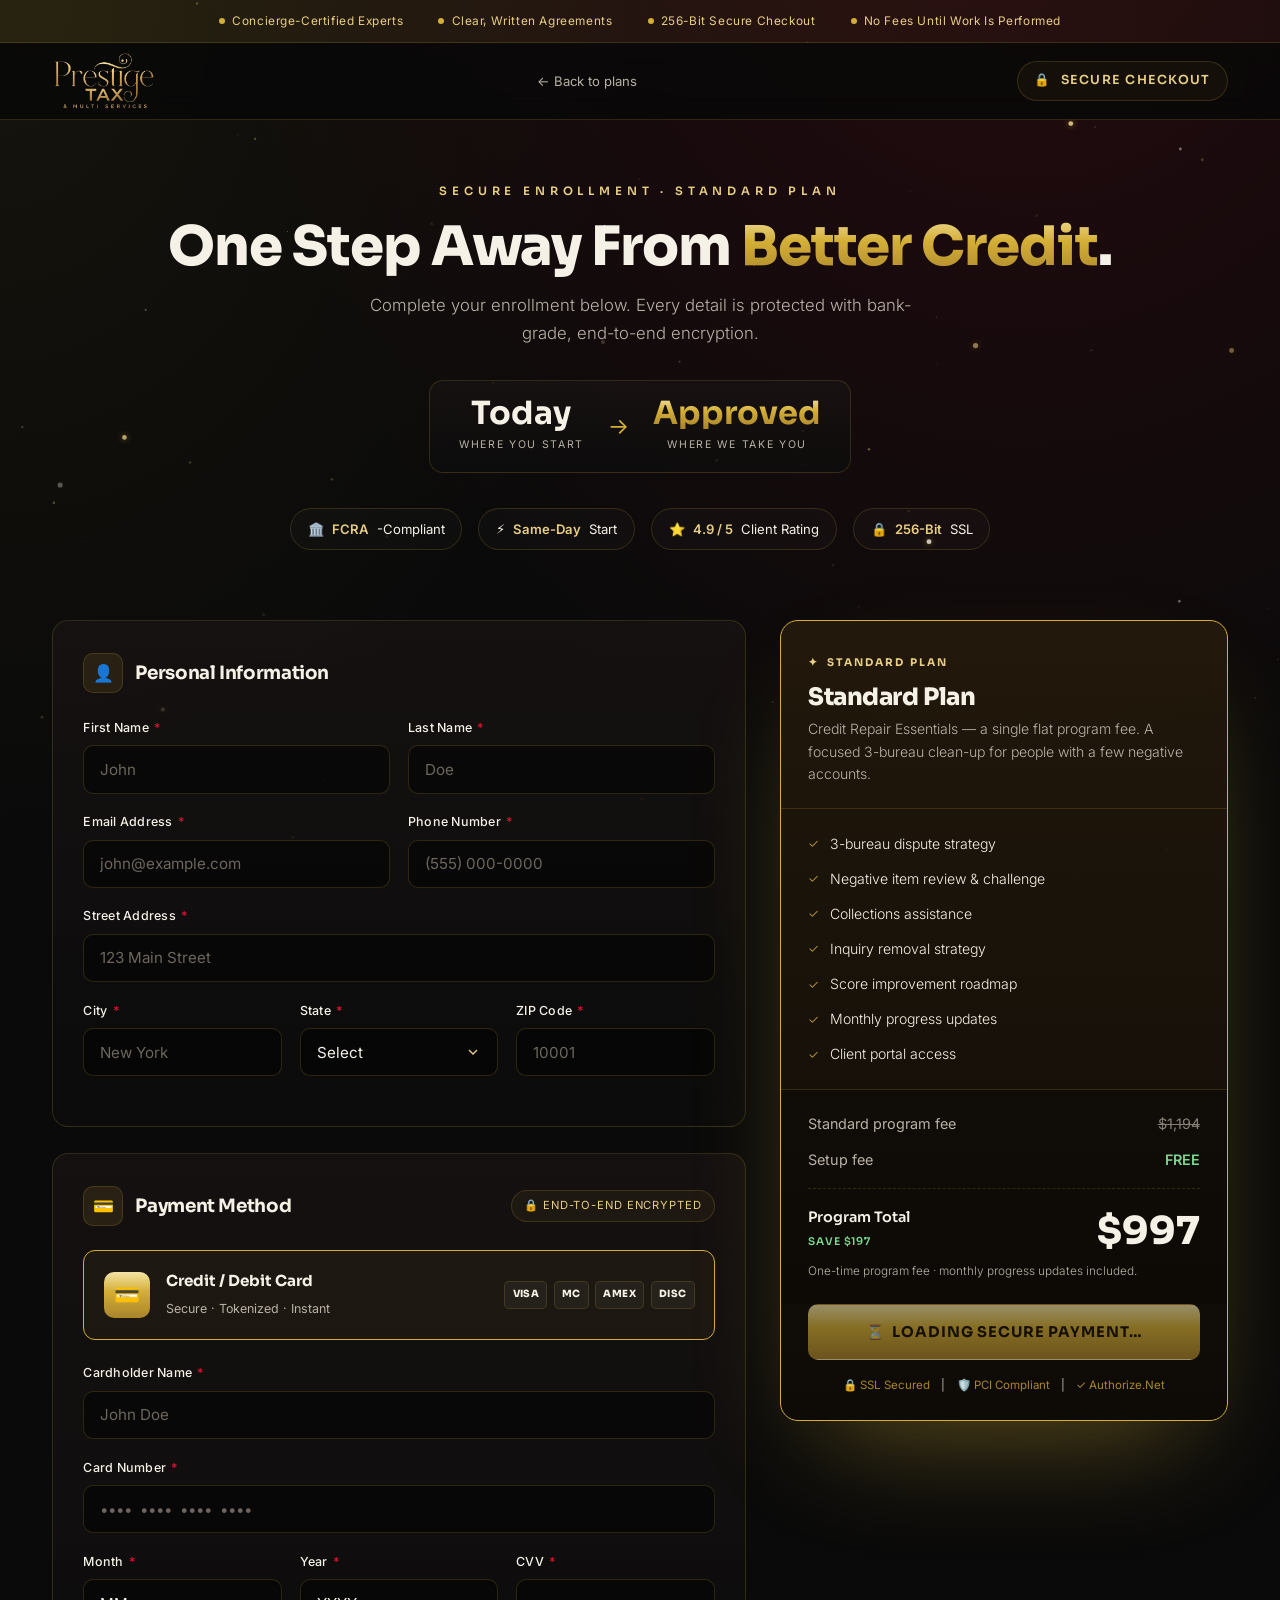
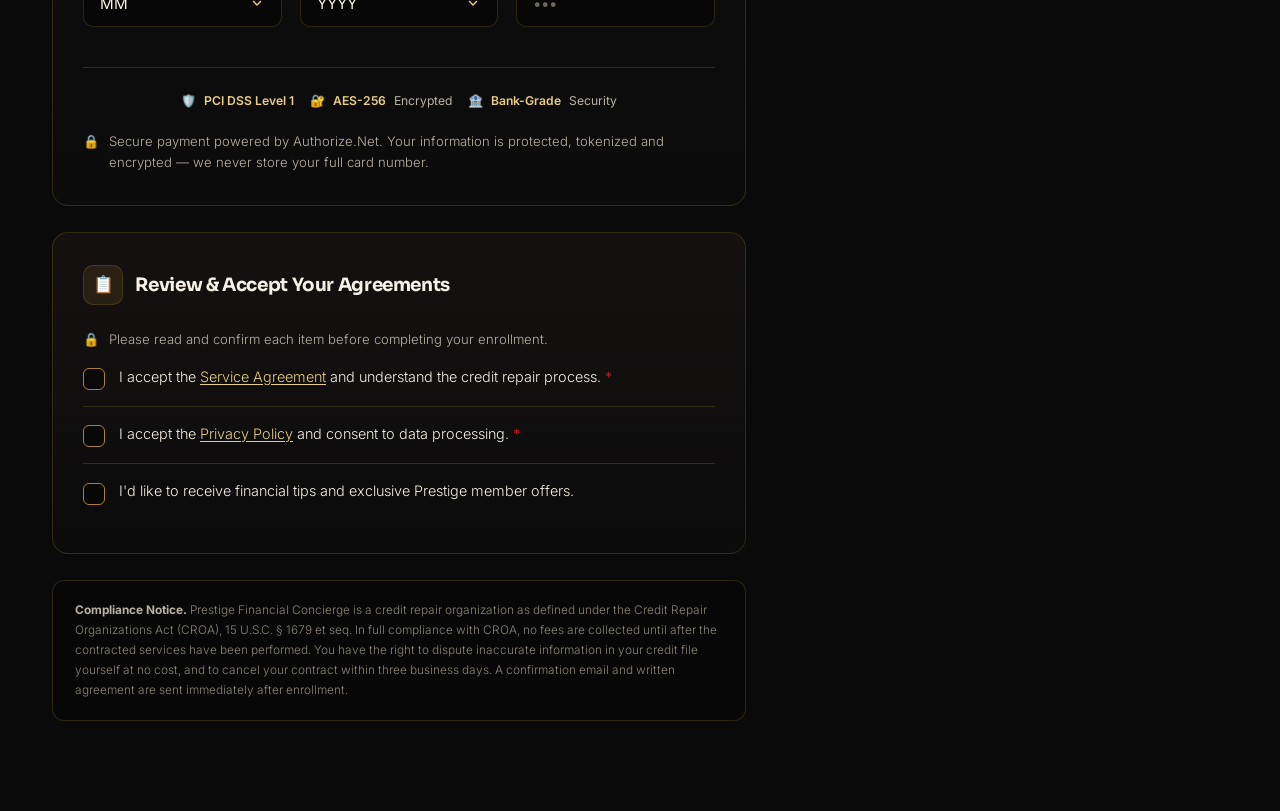
==== commit f24d770d: "Update plan pricing to 997/1297/1497 and remove $5 test checkout - PaymentController PLANS (server-s" ====
--- a/public/checkout.html
+++ b/public/checkout.html
@@ -217,8 +217,8 @@
       'Monthly progress updates',
       'Client portal access'
     ],
-    price: 497,
-    was: 694,
+    price: 997,
+    was: 1194,
     label: 'Standard program fee',
     fine: 'One-time program fee · monthly progress updates included.'
   },
@@ -236,8 +236,8 @@
       'Credit utilization optimization',
       'Funding readiness review'
     ],
-    price: 797,
-    was: 994,
+    price: 1297,
+    was: 1494,
     label: 'Fast Track program fee',
     fine: 'One-time program fee · priority processing included.'
   },
@@ -255,8 +255,8 @@
       'Mortgage & business funding prep',
       'Priority communication'
     ],
-    price: 997,
-    was: 1194,
+    price: 1497,
+    was: 1694,
     label: 'VIP program fee',
     fine: 'One-time program fee · dedicated specialist included.'
   }
